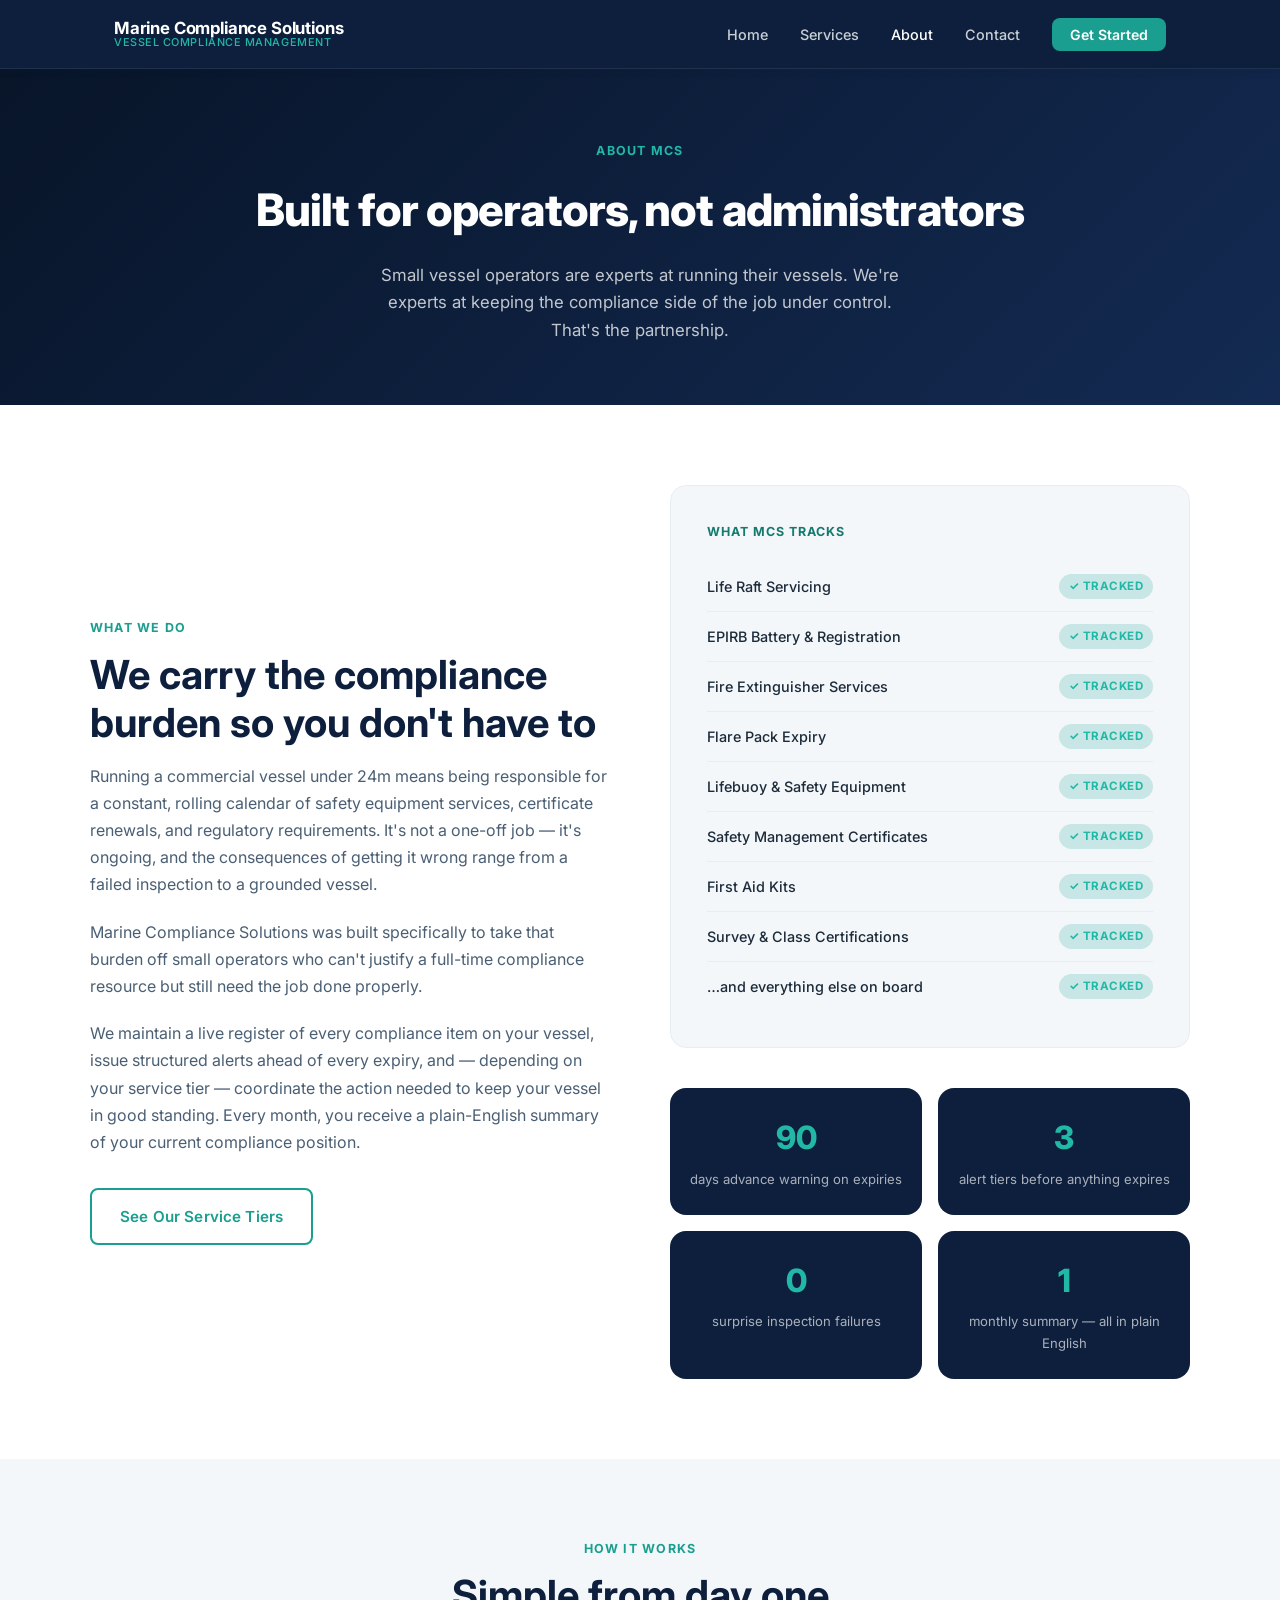
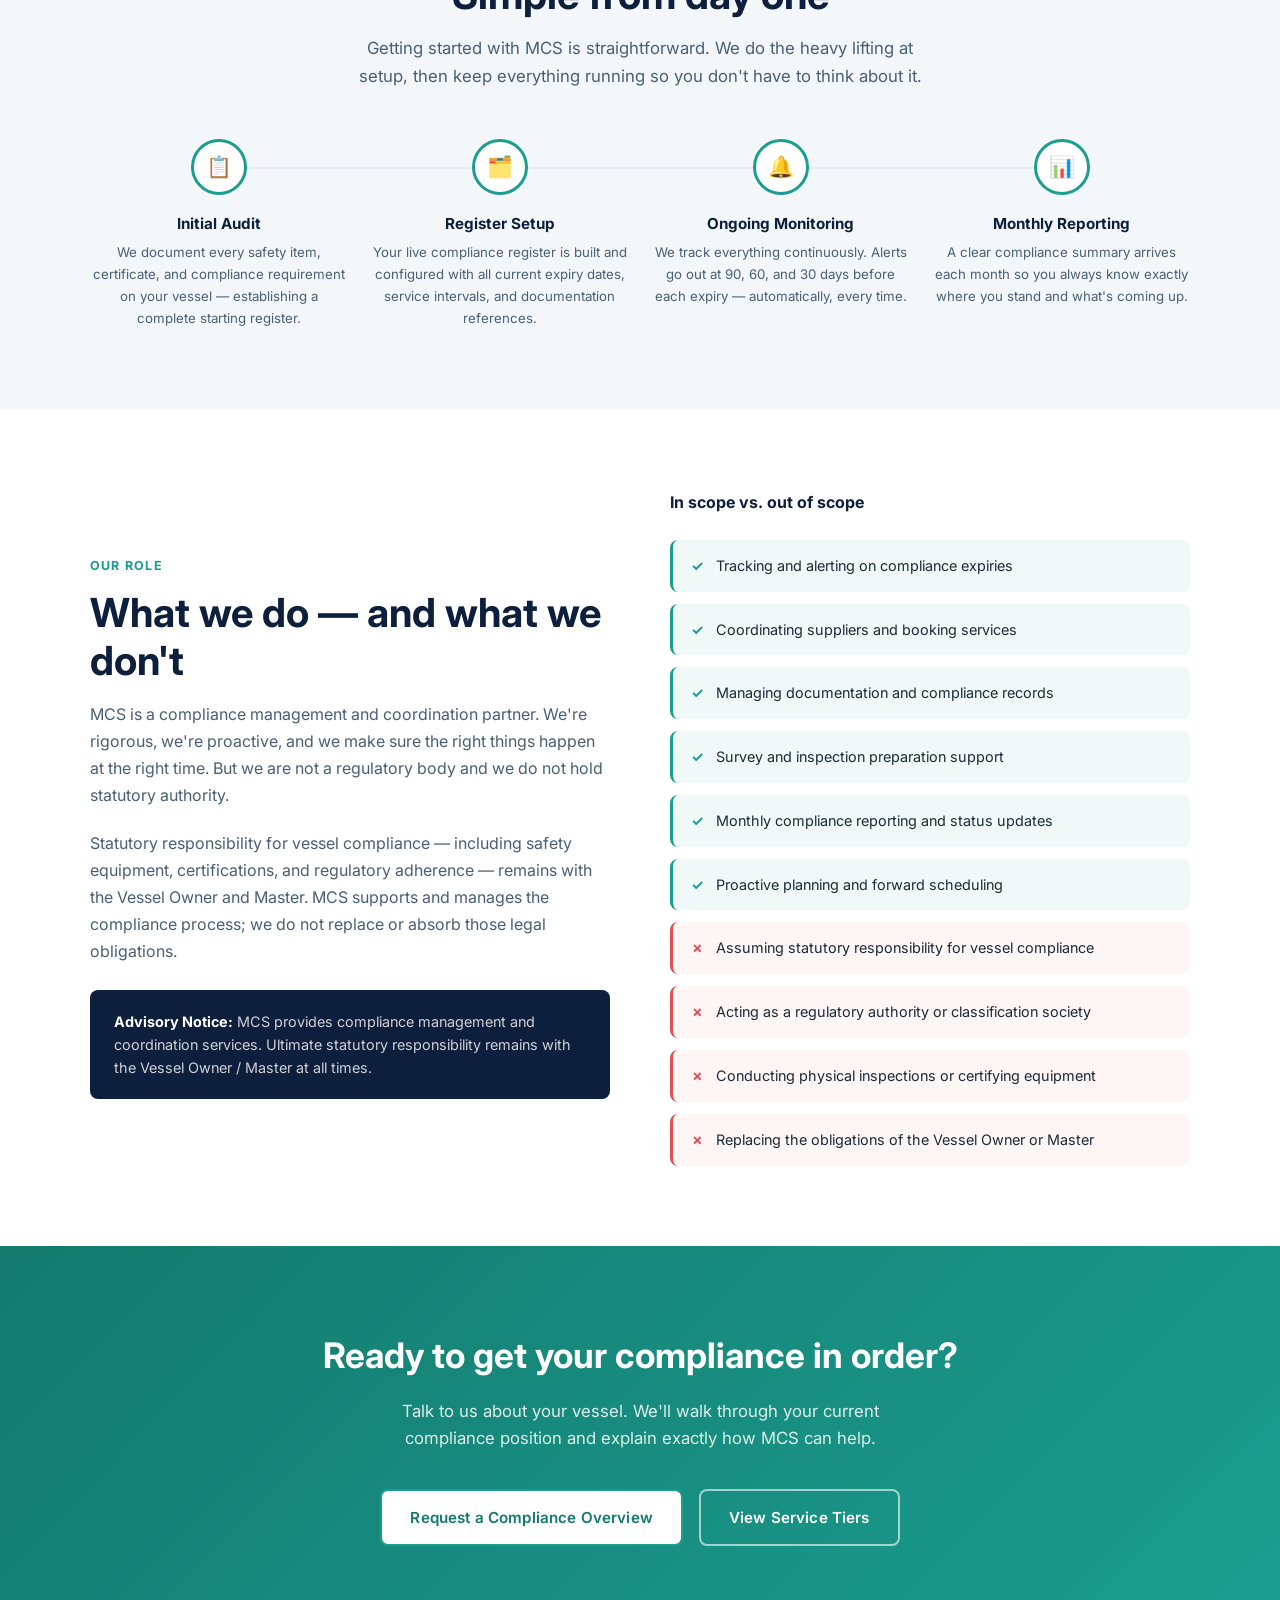
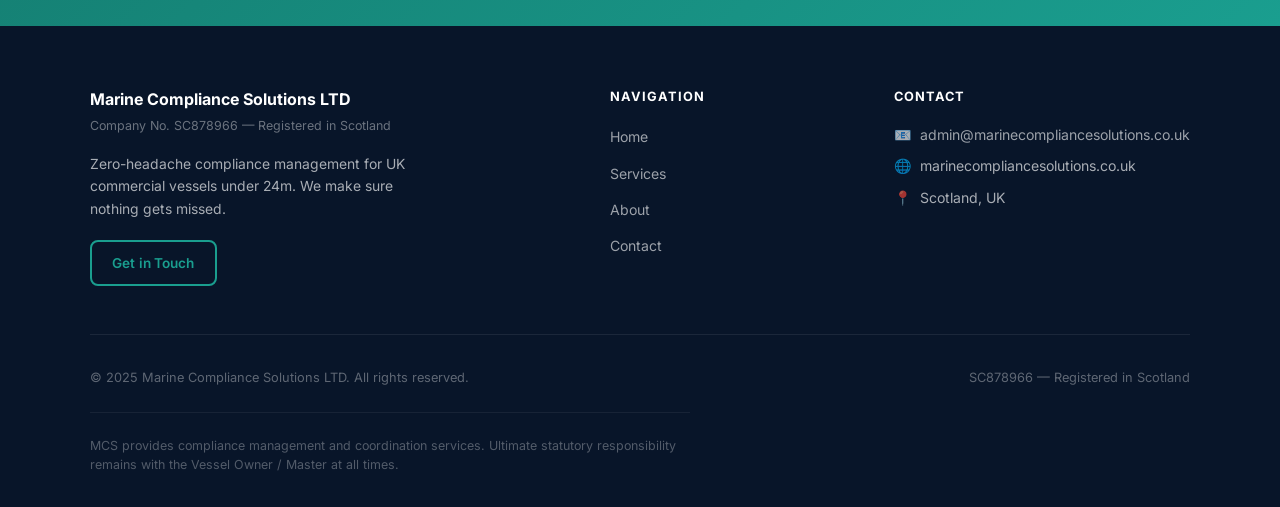
==== about.html @ 7ccb4c07 "Initial MCS website commit" ====
<!DOCTYPE html>
<html lang="en">
<head>
  <meta charset="UTF-8" />
  <meta name="viewport" content="width=device-width, initial-scale=1.0" />
  <title>About — Marine Compliance Solutions</title>
  <meta name="description" content="Marine Compliance Solutions was built to solve a straightforward problem: small vessel operators shouldn't have to be compliance experts as well as everything else they already are." />
  <link rel="preconnect" href="https://fonts.googleapis.com" />
  <link rel="preconnect" href="https://fonts.gstatic.com" crossorigin />
  <link href="https://fonts.googleapis.com/css2?family=Inter:wght@400;500;600;700;800&display=swap" rel="stylesheet" />
  <link rel="stylesheet" href="styles.css" />
</head>
<body>

  <!-- HEADER -->
  <header class="site-header">
    <nav class="nav-inner" aria-label="Main navigation">
      <a href="index.html" class="nav-logo" aria-label="Marine Compliance Solutions Home">
        <span class="nav-logo-main">Marine Compliance Solutions</span>
        <span class="nav-logo-sub">Vessel Compliance Management</span>
      </a>

      <ul class="nav-links">
        <li><a href="index.html">Home</a></li>
        <li><a href="services.html">Services</a></li>
        <li><a href="about.html">About</a></li>
        <li><a href="contact.html">Contact</a></li>
        <li><a href="contact.html" class="nav-cta">Get Started</a></li>
      </ul>

      <button class="nav-hamburger" id="nav-hamburger" aria-expanded="false" aria-label="Open menu">
        <span></span><span></span><span></span>
      </button>
    </nav>

    <div class="nav-mobile" id="nav-mobile" aria-label="Mobile navigation">
      <ul>
        <li><a href="index.html">Home</a></li>
        <li><a href="services.html">Services</a></li>
        <li><a href="about.html">About</a></li>
        <li><a href="contact.html">Contact</a></li>
      </ul>
      <div class="mobile-cta">
        <a href="contact.html">Request a Compliance Overview</a>
      </div>
    </div>
  </header>

  <main>

    <!-- PAGE HERO -->
    <section class="page-hero">
      <span class="section-label" style="color:var(--teal-light);">About MCS</span>
      <h1>Built for operators, not administrators</h1>
      <p>Small vessel operators are experts at running their vessels. We're experts at keeping the compliance side of the job under control. That's the partnership.</p>
    </section>

    <!-- MISSION / WHAT WE ARE -->
    <section class="about-mission">
      <div class="about-inner">
        <div>
          <span class="section-label">What We Do</span>
          <h2 class="section-heading">We carry the compliance burden so you don't have to</h2>
          <p style="color:var(--text-light);font-size:1rem;line-height:1.7;margin-bottom:20px;">
            Running a commercial vessel under 24m means being responsible for a constant, rolling calendar of safety equipment services, certificate renewals, and regulatory requirements. It's not a one-off job — it's ongoing, and the consequences of getting it wrong range from a failed inspection to a grounded vessel.
          </p>
          <p style="color:var(--text-light);font-size:1rem;line-height:1.7;margin-bottom:20px;">
            Marine Compliance Solutions was built specifically to take that burden off small operators who can't justify a full-time compliance resource but still need the job done properly.
          </p>
          <p style="color:var(--text-light);font-size:1rem;line-height:1.7;margin-bottom:32px;">
            We maintain a live register of every compliance item on your vessel, issue structured alerts ahead of every expiry, and — depending on your service tier — coordinate the action needed to keep your vessel in good standing. Every month, you receive a plain-English summary of your current compliance position.
          </p>
          <a href="services.html" class="btn btn-outline-dark">See Our Service Tiers</a>
        </div>

        <div>
          <div class="about-visual">
            <div class="problem-visual-title" style="color:var(--teal-dark);font-size:0.78rem;font-weight:700;text-transform:uppercase;letter-spacing:0.08em;margin-bottom:20px;">What MCS Tracks</div>

            <div class="expiry-item" style="border-color:var(--light-grey);">
              <span class="expiry-name" style="color:var(--text);">Life Raft Servicing</span>
              <span class="expiry-status status-ok">✓ Tracked</span>
            </div>
            <div class="expiry-item" style="border-color:var(--light-grey);">
              <span class="expiry-name" style="color:var(--text);">EPIRB Battery &amp; Registration</span>
              <span class="expiry-status status-ok">✓ Tracked</span>
            </div>
            <div class="expiry-item" style="border-color:var(--light-grey);">
              <span class="expiry-name" style="color:var(--text);">Fire Extinguisher Services</span>
              <span class="expiry-status status-ok">✓ Tracked</span>
            </div>
            <div class="expiry-item" style="border-color:var(--light-grey);">
              <span class="expiry-name" style="color:var(--text);">Flare Pack Expiry</span>
              <span class="expiry-status status-ok">✓ Tracked</span>
            </div>
            <div class="expiry-item" style="border-color:var(--light-grey);">
              <span class="expiry-name" style="color:var(--text);">Lifebuoy &amp; Safety Equipment</span>
              <span class="expiry-status status-ok">✓ Tracked</span>
            </div>
            <div class="expiry-item" style="border-color:var(--light-grey);">
              <span class="expiry-name" style="color:var(--text);">Safety Management Certificates</span>
              <span class="expiry-status status-ok">✓ Tracked</span>
            </div>
            <div class="expiry-item" style="border-color:var(--light-grey);">
              <span class="expiry-name" style="color:var(--text);">First Aid Kits</span>
              <span class="expiry-status status-ok">✓ Tracked</span>
            </div>
            <div class="expiry-item" style="border-color:var(--light-grey);">
              <span class="expiry-name" style="color:var(--text);">Survey &amp; Class Certifications</span>
              <span class="expiry-status status-ok">✓ Tracked</span>
            </div>
            <div class="expiry-item" style="border-color:var(--light-grey);border-bottom:none;">
              <span class="expiry-name" style="color:var(--text);">…and everything else on board</span>
              <span class="expiry-status status-ok">✓ Tracked</span>
            </div>
          </div>

          <div class="about-stats">
            <div class="stat-box">
              <div class="stat-box-num">90</div>
              <div class="stat-box-label">days advance warning on expiries</div>
            </div>
            <div class="stat-box">
              <div class="stat-box-num">3</div>
              <div class="stat-box-label">alert tiers before anything expires</div>
            </div>
            <div class="stat-box">
              <div class="stat-box-num">0</div>
              <div class="stat-box-label">surprise inspection failures</div>
            </div>
            <div class="stat-box">
              <div class="stat-box-num">1</div>
              <div class="stat-box-label">monthly summary — all in plain English</div>
            </div>
          </div>
        </div>
      </div>
    </section>

    <!-- HOW IT WORKS -->
    <section class="about-process">
      <div class="process-inner">
        <div class="text-center">
          <span class="section-label">How It Works</span>
          <h2 class="section-heading">Simple from day one</h2>
          <p class="section-sub">Getting started with MCS is straightforward. We do the heavy lifting at setup, then keep everything running so you don't have to think about it.</p>
        </div>

        <div class="process-steps">
          <div class="process-step">
            <div class="process-step-icon">📋</div>
            <h3>Initial Audit</h3>
            <p>We document every safety item, certificate, and compliance requirement on your vessel — establishing a complete starting register.</p>
          </div>
          <div class="process-step">
            <div class="process-step-icon">🗂️</div>
            <h3>Register Setup</h3>
            <p>Your live compliance register is built and configured with all current expiry dates, service intervals, and documentation references.</p>
          </div>
          <div class="process-step">
            <div class="process-step-icon">🔔</div>
            <h3>Ongoing Monitoring</h3>
            <p>We track everything continuously. Alerts go out at 90, 60, and 30 days before each expiry — automatically, every time.</p>
          </div>
          <div class="process-step">
            <div class="process-step-icon">📊</div>
            <h3>Monthly Reporting</h3>
            <p>A clear compliance summary arrives each month so you always know exactly where you stand and what's coming up.</p>
          </div>
        </div>
      </div>
    </section>

    <!-- ADVISORY POSITIONING -->
    <section class="about-advisory">
      <div class="about-advisory-inner">
        <div>
          <span class="section-label">Our Role</span>
          <h2 class="section-heading">What we do — and what we don't</h2>
          <p style="color:var(--text-light);font-size:1rem;line-height:1.7;margin-bottom:20px;">
            MCS is a compliance management and coordination partner. We're rigorous, we're proactive, and we make sure the right things happen at the right time. But we are not a regulatory body and we do not hold statutory authority.
          </p>
          <p style="color:var(--text-light);font-size:1rem;line-height:1.7;margin-bottom:24px;">
            Statutory responsibility for vessel compliance — including safety equipment, certifications, and regulatory adherence — remains with the Vessel Owner and Master. MCS supports and manages the compliance process; we do not replace or absorb those legal obligations.
          </p>
          <div style="background:var(--navy);color:rgba(255,255,255,0.8);border-radius:var(--radius);padding:20px 24px;font-size:0.9rem;line-height:1.6;">
            <strong style="color:var(--white);">Advisory Notice:</strong> MCS provides compliance management and coordination services. Ultimate statutory responsibility remains with the Vessel Owner / Master at all times.
          </div>
        </div>

        <div>
          <h3 style="font-size:1rem;font-weight:700;color:var(--navy);margin-bottom:20px;">In scope vs. out of scope</h3>
          <ul class="scope-list">
            <li class="scope-item in-scope">
              <span class="scope-mark">✓</span>
              <span>Tracking and alerting on compliance expiries</span>
            </li>
            <li class="scope-item in-scope">
              <span class="scope-mark">✓</span>
              <span>Coordinating suppliers and booking services</span>
            </li>
            <li class="scope-item in-scope">
              <span class="scope-mark">✓</span>
              <span>Managing documentation and compliance records</span>
            </li>
            <li class="scope-item in-scope">
              <span class="scope-mark">✓</span>
              <span>Survey and inspection preparation support</span>
            </li>
            <li class="scope-item in-scope">
              <span class="scope-mark">✓</span>
              <span>Monthly compliance reporting and status updates</span>
            </li>
            <li class="scope-item in-scope">
              <span class="scope-mark">✓</span>
              <span>Proactive planning and forward scheduling</span>
            </li>
            <li class="scope-item out-scope">
              <span class="scope-mark">✗</span>
              <span>Assuming statutory responsibility for vessel compliance</span>
            </li>
            <li class="scope-item out-scope">
              <span class="scope-mark">✗</span>
              <span>Acting as a regulatory authority or classification society</span>
            </li>
            <li class="scope-item out-scope">
              <span class="scope-mark">✗</span>
              <span>Conducting physical inspections or certifying equipment</span>
            </li>
            <li class="scope-item out-scope">
              <span class="scope-mark">✗</span>
              <span>Replacing the obligations of the Vessel Owner or Master</span>
            </li>
          </ul>
        </div>
      </div>
    </section>

    <!-- CTA BAND -->
    <section class="cta-band">
      <div class="container">
        <h2>Ready to get your compliance in order?</h2>
        <p>Talk to us about your vessel. We'll walk through your current compliance position and explain exactly how MCS can help.</p>
        <div class="cta-actions">
          <a href="contact.html" class="btn btn-primary" style="background:var(--white);color:var(--teal-dark);">Request a Compliance Overview</a>
          <a href="services.html" class="btn btn-outline">View Service Tiers</a>
        </div>
      </div>
    </section>

  </main>

  <!-- FOOTER -->
  <footer class="site-footer">
    <div class="footer-inner">
      <div class="footer-top">
        <div>
          <div class="footer-brand-name">Marine Compliance Solutions LTD</div>
          <div class="footer-brand-reg">Company No. SC878966 — Registered in Scotland</div>
          <p class="footer-desc">Zero-headache compliance management for UK commercial vessels under 24m. We make sure nothing gets missed.</p>
          <a href="contact.html" class="btn btn-outline-dark" style="font-size:0.85rem;padding:10px 20px;">Get in Touch</a>
        </div>
        <div class="footer-col">
          <h4>Navigation</h4>
          <ul>
            <li><a href="index.html">Home</a></li>
            <li><a href="services.html">Services</a></li>
            <li><a href="about.html">About</a></li>
            <li><a href="contact.html">Contact</a></li>
          </ul>
        </div>
        <div class="footer-col">
          <h4>Contact</h4>
          <div class="footer-contact-item">
            <span>📧</span>
            <a href="mailto:admin@marinecompliancesolutions.co.uk">admin@marinecompliancesolutions.co.uk</a>
          </div>
          <div class="footer-contact-item">
            <span>🌐</span>
            <span>marinecompliancesolutions.co.uk</span>
          </div>
          <div class="footer-contact-item">
            <span>📍</span>
            <span>Scotland, UK</span>
          </div>
        </div>
      </div>

      <div class="footer-bottom">
        <span>© 2025 Marine Compliance Solutions LTD. All rights reserved.</span>
        <span>SC878966 — Registered in Scotland</span>
      </div>

      <div class="footer-disclaimer">
        MCS provides compliance management and coordination services. Ultimate statutory responsibility remains with the Vessel Owner / Master at all times.
      </div>
    </div>
  </footer>

  <script src="script.js"></script>
</body>
</html>
---- styles.css ----
/* =============================================
   Marine Compliance Solutions — Main Stylesheet
   ============================================= */

/* --- Reset & Base --- */
*, *::before, *::after {
  box-sizing: border-box;
  margin: 0;
  padding: 0;
}

:root {
  --navy:       #0d1f3c;
  --navy-dark:  #081529;
  --navy-mid:   #132a52;
  --teal:       #1a9e8f;
  --teal-light: #22b8a6;
  --teal-dark:  #147a6e;
  --white:      #ffffff;
  --off-white:  #f4f7fa;
  --light-grey: #e8edf3;
  --mid-grey:   #8899aa;
  --text:       #1c2b3a;
  --text-light: #4a5f74;

  --font-sans: 'Inter', 'Segoe UI', system-ui, sans-serif;
  --font-size-base: 16px;
  --line-height: 1.65;

  --radius: 8px;
  --radius-lg: 16px;
  --shadow-sm: 0 2px 8px rgba(13,31,60,0.08);
  --shadow-md: 0 4px 20px rgba(13,31,60,0.12);
  --shadow-lg: 0 8px 40px rgba(13,31,60,0.18);

  --max-width: 1100px;
  --section-pad: 80px 24px;
  --section-pad-sm: 48px 24px;
}

html {
  scroll-behavior: smooth;
  font-size: var(--font-size-base);
}

body {
  font-family: var(--font-sans);
  color: var(--text);
  background: var(--white);
  line-height: var(--line-height);
  -webkit-font-smoothing: antialiased;
}

img { max-width: 100%; display: block; }
a { color: var(--teal); text-decoration: none; }
a:hover { color: var(--teal-dark); }

/* --- Utility --- */
.container {
  max-width: var(--max-width);
  margin: 0 auto;
  padding: 0 24px;
}

.btn {
  display: inline-block;
  padding: 14px 28px;
  border-radius: var(--radius);
  font-weight: 600;
  font-size: 0.95rem;
  letter-spacing: 0.01em;
  cursor: pointer;
  transition: all 0.2s ease;
  border: 2px solid transparent;
  text-align: center;
  white-space: nowrap;
}

.btn-primary {
  background: var(--teal);
  color: var(--white);
  border-color: var(--teal);
}
.btn-primary:hover {
  background: var(--teal-dark);
  border-color: var(--teal-dark);
  color: var(--white);
  transform: translateY(-1px);
  box-shadow: var(--shadow-md);
}

.btn-outline {
  background: transparent;
  color: var(--white);
  border-color: rgba(255,255,255,0.6);
}
.btn-outline:hover {
  background: rgba(255,255,255,0.1);
  border-color: var(--white);
  color: var(--white);
}

.btn-outline-dark {
  background: transparent;
  color: var(--teal);
  border-color: var(--teal);
}
.btn-outline-dark:hover {
  background: var(--teal);
  color: var(--white);
}

.tag {
  display: inline-block;
  padding: 4px 12px;
  border-radius: 100px;
  font-size: 0.75rem;
  font-weight: 600;
  letter-spacing: 0.06em;
  text-transform: uppercase;
}
.tag-teal { background: rgba(26,158,143,0.12); color: var(--teal-dark); }
.tag-navy { background: rgba(13,31,60,0.08); color: var(--navy); }

.section-label {
  font-size: 0.78rem;
  font-weight: 700;
  letter-spacing: 0.1em;
  text-transform: uppercase;
  color: var(--teal);
  margin-bottom: 12px;
  display: block;
}

.section-heading {
  font-size: clamp(1.75rem, 4vw, 2.5rem);
  font-weight: 700;
  color: var(--navy);
  line-height: 1.2;
  margin-bottom: 16px;
}

.section-sub {
  font-size: 1.05rem;
  color: var(--text-light);
  max-width: 580px;
  margin-bottom: 40px;
}

.text-center { text-align: center; }
.text-center .section-sub { margin-left: auto; margin-right: auto; }

/* --- Header / Nav --- */
.site-header {
  position: sticky;
  top: 0;
  z-index: 100;
  background: var(--navy);
  border-bottom: 1px solid rgba(255,255,255,0.08);
  box-shadow: var(--shadow-sm);
}

.nav-inner {
  display: flex;
  align-items: center;
  justify-content: space-between;
  height: 68px;
  padding: 0 24px;
  max-width: var(--max-width);
  margin: 0 auto;
}

.nav-logo {
  display: flex;
  flex-direction: column;
  line-height: 1.1;
}

.nav-logo-main {
  font-size: 1.05rem;
  font-weight: 700;
  color: var(--white);
  letter-spacing: -0.01em;
}

.nav-logo-sub {
  font-size: 0.68rem;
  color: var(--teal-light);
  font-weight: 500;
  letter-spacing: 0.05em;
  text-transform: uppercase;
}

.nav-links {
  display: flex;
  align-items: center;
  gap: 32px;
  list-style: none;
}

.nav-links a {
  color: rgba(255,255,255,0.78);
  font-size: 0.9rem;
  font-weight: 500;
  transition: color 0.2s;
}
.nav-links a:hover,
.nav-links a.active { color: var(--white); }

.nav-cta {
  background: var(--teal);
  color: var(--white) !important;
  padding: 8px 18px;
  border-radius: var(--radius);
  font-weight: 600 !important;
  font-size: 0.88rem !important;
  transition: background 0.2s !important;
}
.nav-cta:hover { background: var(--teal-dark) !important; color: var(--white) !important; }

.nav-hamburger {
  display: none;
  flex-direction: column;
  gap: 5px;
  cursor: pointer;
  padding: 6px;
  background: none;
  border: none;
}
.nav-hamburger span {
  display: block;
  width: 24px;
  height: 2px;
  background: var(--white);
  border-radius: 2px;
  transition: all 0.3s ease;
}

.nav-hamburger.open span:nth-child(1) { transform: translateY(7px) rotate(45deg); }
.nav-hamburger.open span:nth-child(2) { opacity: 0; }
.nav-hamburger.open span:nth-child(3) { transform: translateY(-7px) rotate(-45deg); }

.nav-mobile {
  display: none;
  background: var(--navy-dark);
  border-top: 1px solid rgba(255,255,255,0.08);
}
.nav-mobile.open { display: block; }
.nav-mobile ul {
  list-style: none;
  padding: 16px 24px 24px;
  display: flex;
  flex-direction: column;
  gap: 4px;
}
.nav-mobile ul a {
  display: block;
  padding: 10px 0;
  color: rgba(255,255,255,0.8);
  font-size: 1rem;
  font-weight: 500;
  border-bottom: 1px solid rgba(255,255,255,0.06);
}
.nav-mobile ul a:last-child { border-bottom: none; }
.nav-mobile .mobile-cta {
  margin-top: 16px;
}
.nav-mobile .mobile-cta a {
  display: block;
  text-align: center;
  background: var(--teal);
  color: var(--white);
  padding: 12px;
  border-radius: var(--radius);
  font-weight: 600;
  border-bottom: none !important;
}

/* --- Hero --- */
.hero {
  background: linear-gradient(135deg, var(--navy-dark) 0%, var(--navy-mid) 60%, #1a3a6e 100%);
  color: var(--white);
  padding: 100px 24px 80px;
  position: relative;
  overflow: hidden;
}

.hero::before {
  content: '';
  position: absolute;
  inset: 0;
  background: url("data:image/svg+xml,%3Csvg width='60' height='60' viewBox='0 0 60 60' xmlns='http://www.w3.org/2000/svg'%3E%3Cg fill='none' fill-rule='evenodd'%3E%3Cg fill='%23ffffff' fill-opacity='0.02'%3E%3Cpath d='M36 34v-4h-2v4h-4v2h4v4h2v-4h4v-2h-4zm0-30V0h-2v4h-4v2h4v4h2V6h4V4h-4zM6 34v-4H4v4H0v2h4v4h2v-4h4v-2H6zM6 4V0H4v4H0v2h4v4h2V6h4V4H6z'/%3E%3C/g%3E%3C/g%3E%3C/svg%3E");
}

.hero-inner {
  position: relative;
  max-width: var(--max-width);
  margin: 0 auto;
  display: grid;
  grid-template-columns: 1fr 1fr;
  gap: 60px;
  align-items: center;
}

.hero-label {
  display: inline-block;
  background: rgba(26,158,143,0.2);
  color: var(--teal-light);
  padding: 6px 14px;
  border-radius: 100px;
  font-size: 0.78rem;
  font-weight: 600;
  letter-spacing: 0.08em;
  text-transform: uppercase;
  margin-bottom: 20px;
  border: 1px solid rgba(26,158,143,0.3);
}

.hero h1 {
  font-size: clamp(2rem, 5vw, 3.2rem);
  font-weight: 800;
  line-height: 1.1;
  margin-bottom: 20px;
  letter-spacing: -0.02em;
}

.hero h1 em {
  font-style: normal;
  color: var(--teal-light);
}

.hero-sub {
  font-size: 1.1rem;
  color: rgba(255,255,255,0.75);
  margin-bottom: 36px;
  line-height: 1.6;
  max-width: 480px;
}

.hero-actions {
  display: flex;
  gap: 16px;
  flex-wrap: wrap;
}

.hero-card {
  background: rgba(255,255,255,0.06);
  border: 1px solid rgba(255,255,255,0.12);
  border-radius: var(--radius-lg);
  padding: 32px;
  backdrop-filter: blur(4px);
}

.hero-card-title {
  font-size: 0.8rem;
  font-weight: 600;
  color: var(--teal-light);
  text-transform: uppercase;
  letter-spacing: 0.08em;
  margin-bottom: 20px;
}

.hero-stats {
  display: flex;
  flex-direction: column;
  gap: 16px;
}

.hero-stat {
  display: flex;
  align-items: center;
  gap: 12px;
}

.hero-stat-icon {
  width: 36px;
  height: 36px;
  background: rgba(26,158,143,0.2);
  border-radius: 8px;
  display: flex;
  align-items: center;
  justify-content: center;
  font-size: 1rem;
  flex-shrink: 0;
}

.hero-stat-text {
  font-size: 0.9rem;
  color: rgba(255,255,255,0.85);
  font-weight: 500;
}

/* --- Problem Section --- */
.problem {
  padding: var(--section-pad);
  background: var(--off-white);
}

.problem-grid {
  display: grid;
  grid-template-columns: 1fr 1fr;
  gap: 60px;
  align-items: center;
  max-width: var(--max-width);
  margin: 0 auto;
}

.pain-list {
  list-style: none;
  display: flex;
  flex-direction: column;
  gap: 16px;
  margin-top: 32px;
}

.pain-item {
  display: flex;
  gap: 14px;
  align-items: flex-start;
  background: var(--white);
  border-radius: var(--radius);
  padding: 16px 20px;
  border-left: 3px solid #e05252;
  box-shadow: var(--shadow-sm);
}

.pain-icon {
  font-size: 1.2rem;
  flex-shrink: 0;
  margin-top: 2px;
}

.pain-item strong {
  display: block;
  font-weight: 600;
  color: var(--navy);
  margin-bottom: 2px;
  font-size: 0.95rem;
}

.pain-item p {
  font-size: 0.88rem;
  color: var(--text-light);
}

.problem-visual {
  background: var(--navy);
  border-radius: var(--radius-lg);
  padding: 36px;
  color: var(--white);
}

.problem-visual-title {
  font-size: 0.8rem;
  color: var(--teal-light);
  font-weight: 600;
  text-transform: uppercase;
  letter-spacing: 0.08em;
  margin-bottom: 20px;
}

.expiry-item {
  display: flex;
  align-items: center;
  justify-content: space-between;
  padding: 12px 0;
  border-bottom: 1px solid rgba(255,255,255,0.08);
  font-size: 0.9rem;
}
.expiry-item:last-child { border-bottom: none; }

.expiry-name { color: rgba(255,255,255,0.85); font-weight: 500; }
.expiry-date { color: var(--mid-grey); font-size: 0.82rem; }

.expiry-status {
  padding: 3px 10px;
  border-radius: 100px;
  font-size: 0.72rem;
  font-weight: 700;
  text-transform: uppercase;
  letter-spacing: 0.04em;
}
.status-ok { background: rgba(26,158,143,0.2); color: var(--teal-light); }
.status-warn { background: rgba(255,180,0,0.2); color: #ffb400; }
.status-urgent { background: rgba(224,82,82,0.2); color: #e05252; }

/* --- Solution Section --- */
.solution {
  padding: var(--section-pad);
  background: var(--white);
}

.solution-inner {
  max-width: var(--max-width);
  margin: 0 auto;
}

.solution-intro {
  display: grid;
  grid-template-columns: 1fr 1fr;
  gap: 60px;
  align-items: center;
  margin-bottom: 60px;
}

.how-it-works {
  display: flex;
  flex-direction: column;
  gap: 24px;
  margin-top: 32px;
}

.step {
  display: flex;
  gap: 16px;
  align-items: flex-start;
}

.step-num {
  width: 36px;
  height: 36px;
  background: var(--teal);
  color: var(--white);
  border-radius: 50%;
  display: flex;
  align-items: center;
  justify-content: center;
  font-weight: 700;
  font-size: 0.85rem;
  flex-shrink: 0;
}

.step-body strong {
  display: block;
  font-weight: 600;
  color: var(--navy);
  margin-bottom: 4px;
  font-size: 0.95rem;
}

.step-body p {
  font-size: 0.88rem;
  color: var(--text-light);
}

.solution-features {
  display: grid;
  grid-template-columns: repeat(3, 1fr);
  gap: 24px;
}

.feature-card {
  background: var(--off-white);
  border-radius: var(--radius-lg);
  padding: 28px 24px;
  border: 1px solid var(--light-grey);
  transition: box-shadow 0.2s, transform 0.2s;
}
.feature-card:hover {
  box-shadow: var(--shadow-md);
  transform: translateY(-2px);
}

.feature-icon {
  font-size: 1.8rem;
  margin-bottom: 16px;
}

.feature-card h3 {
  font-size: 1rem;
  font-weight: 700;
  color: var(--navy);
  margin-bottom: 8px;
}

.feature-card p {
  font-size: 0.88rem;
  color: var(--text-light);
}

/* --- Service Tiers (homepage overview) --- */
.tiers-section {
  padding: var(--section-pad);
  background: var(--navy);
  color: var(--white);
}

.tiers-section .section-heading { color: var(--white); }
.tiers-section .section-sub { color: rgba(255,255,255,0.65); }

.tiers-grid {
  display: grid;
  grid-template-columns: repeat(3, 1fr);
  gap: 24px;
  max-width: var(--max-width);
  margin: 0 auto;
  margin-top: 48px;
}

.tier-card {
  background: rgba(255,255,255,0.06);
  border: 1px solid rgba(255,255,255,0.1);
  border-radius: var(--radius-lg);
  padding: 32px 28px;
  position: relative;
  transition: all 0.2s;
}
.tier-card:hover {
  background: rgba(255,255,255,0.09);
  transform: translateY(-3px);
  box-shadow: 0 12px 40px rgba(0,0,0,0.3);
}

.tier-card.featured {
  border-color: var(--teal);
  background: rgba(26,158,143,0.1);
}

.tier-badge {
  position: absolute;
  top: -12px;
  left: 50%;
  transform: translateX(-50%);
  background: var(--teal);
  color: var(--white);
  font-size: 0.7rem;
  font-weight: 700;
  padding: 4px 14px;
  border-radius: 100px;
  letter-spacing: 0.06em;
  text-transform: uppercase;
  white-space: nowrap;
}

.tier-name {
  font-size: 1.3rem;
  font-weight: 700;
  color: var(--white);
  margin-bottom: 8px;
}

.tier-tagline {
  font-size: 0.88rem;
  color: rgba(255,255,255,0.6);
  margin-bottom: 24px;
}

.tier-includes {
  list-style: none;
  display: flex;
  flex-direction: column;
  gap: 10px;
  margin-bottom: 28px;
}

.tier-includes li {
  display: flex;
  align-items: flex-start;
  gap: 10px;
  font-size: 0.88rem;
  color: rgba(255,255,255,0.85);
}

.tier-includes li::before {
  content: '✓';
  color: var(--teal-light);
  font-weight: 700;
  flex-shrink: 0;
  margin-top: 1px;
}

/* --- Who We Work With --- */
.vessels {
  padding: var(--section-pad);
  background: var(--off-white);
}

.vessels-inner {
  max-width: var(--max-width);
  margin: 0 auto;
}

.vessels-grid {
  display: grid;
  grid-template-columns: repeat(4, 1fr);
  gap: 16px;
  margin-top: 40px;
}

.vessel-card {
  background: var(--white);
  border-radius: var(--radius-lg);
  padding: 24px 20px;
  text-align: center;
  border: 1px solid var(--light-grey);
  transition: box-shadow 0.2s, transform 0.2s;
}
.vessel-card:hover {
  box-shadow: var(--shadow-md);
  transform: translateY(-2px);
}

.vessel-icon { font-size: 2rem; margin-bottom: 12px; }
.vessel-card h3 { font-size: 0.95rem; font-weight: 700; color: var(--navy); margin-bottom: 6px; }
.vessel-card p { font-size: 0.83rem; color: var(--text-light); }

/* --- Trust Signals --- */
.trust {
  padding: var(--section-pad);
  background: var(--white);
}

.trust-inner {
  max-width: var(--max-width);
  margin: 0 auto;
}

.trust-grid {
  display: grid;
  grid-template-columns: repeat(3, 1fr);
  gap: 24px;
  margin-top: 48px;
}

.trust-card {
  border-radius: var(--radius-lg);
  padding: 32px 28px;
  background: var(--off-white);
  border: 1px solid var(--light-grey);
}

.trust-icon {
  width: 48px;
  height: 48px;
  background: rgba(26,158,143,0.1);
  border-radius: 12px;
  display: flex;
  align-items: center;
  justify-content: center;
  font-size: 1.4rem;
  margin-bottom: 16px;
}

.trust-card h3 {
  font-size: 1rem;
  font-weight: 700;
  color: var(--navy);
  margin-bottom: 8px;
}

.trust-card p {
  font-size: 0.88rem;
  color: var(--text-light);
}

/* --- CTA Band --- */
.cta-band {
  padding: 80px 24px;
  background: linear-gradient(135deg, var(--teal-dark) 0%, var(--teal) 100%);
  color: var(--white);
  text-align: center;
}

.cta-band h2 {
  font-size: clamp(1.6rem, 3.5vw, 2.2rem);
  font-weight: 700;
  margin-bottom: 14px;
}

.cta-band p {
  font-size: 1.05rem;
  color: rgba(255,255,255,0.85);
  margin-bottom: 36px;
  max-width: 500px;
  margin-left: auto;
  margin-right: auto;
}

.cta-actions { display: flex; gap: 16px; justify-content: center; flex-wrap: wrap; }

/* --- Footer --- */
.site-footer {
  background: var(--navy-dark);
  color: rgba(255,255,255,0.65);
  padding: 60px 24px 32px;
}

.footer-inner {
  max-width: var(--max-width);
  margin: 0 auto;
}

.footer-top {
  display: grid;
  grid-template-columns: 2fr 1fr 1fr;
  gap: 48px;
  padding-bottom: 48px;
  border-bottom: 1px solid rgba(255,255,255,0.08);
  margin-bottom: 32px;
}

.footer-brand-name {
  font-size: 1rem;
  font-weight: 700;
  color: var(--white);
  margin-bottom: 4px;
}

.footer-brand-reg {
  font-size: 0.78rem;
  color: rgba(255,255,255,0.4);
  margin-bottom: 16px;
}

.footer-desc {
  font-size: 0.87rem;
  line-height: 1.6;
  max-width: 320px;
  margin-bottom: 20px;
}

.footer-col h4 {
  font-size: 0.8rem;
  font-weight: 700;
  color: var(--white);
  text-transform: uppercase;
  letter-spacing: 0.08em;
  margin-bottom: 16px;
}

.footer-col ul { list-style: none; display: flex; flex-direction: column; gap: 10px; }
.footer-col ul a {
  font-size: 0.88rem;
  color: rgba(255,255,255,0.6);
  transition: color 0.2s;
}
.footer-col ul a:hover { color: var(--white); }

.footer-contact-item {
  font-size: 0.88rem;
  margin-bottom: 8px;
  display: flex;
  align-items: flex-start;
  gap: 8px;
}
.footer-contact-item a { color: rgba(255,255,255,0.6); }
.footer-contact-item a:hover { color: var(--teal-light); }

.footer-bottom {
  display: flex;
  justify-content: space-between;
  align-items: center;
  gap: 16px;
  flex-wrap: wrap;
  font-size: 0.8rem;
  color: rgba(255,255,255,0.35);
}

.footer-disclaimer {
  max-width: 600px;
  font-size: 0.78rem;
  color: rgba(255,255,255,0.3);
  line-height: 1.5;
  margin-top: 24px;
  padding-top: 24px;
  border-top: 1px solid rgba(255,255,255,0.06);
}

/* ============================================================
   SERVICES PAGE
   ============================================================ */
.page-hero {
  background: linear-gradient(135deg, var(--navy-dark), var(--navy-mid));
  color: var(--white);
  padding: 72px 24px 60px;
  text-align: center;
}

.page-hero h1 {
  font-size: clamp(1.8rem, 4vw, 2.8rem);
  font-weight: 800;
  margin-bottom: 14px;
  letter-spacing: -0.02em;
}

.page-hero p {
  font-size: 1.05rem;
  color: rgba(255,255,255,0.75);
  max-width: 540px;
  margin: 0 auto;
}

.services-tiers {
  padding: var(--section-pad);
  background: var(--white);
}

.services-inner {
  max-width: var(--max-width);
  margin: 0 auto;
}

.tier-full {
  display: grid;
  grid-template-columns: 1fr 2fr;
  gap: 48px;
  align-items: start;
  background: var(--off-white);
  border-radius: var(--radius-lg);
  padding: 40px;
  margin-bottom: 32px;
  border: 1px solid var(--light-grey);
  transition: box-shadow 0.2s;
}
.tier-full:hover { box-shadow: var(--shadow-md); }

.tier-full.featured {
  border-color: var(--teal);
  background: rgba(26,158,143,0.04);
  border-width: 2px;
}

.tier-full-label { display: flex; align-items: center; gap: 10px; margin-bottom: 8px; }
.tier-full-name { font-size: 1.6rem; font-weight: 800; color: var(--navy); margin-bottom: 8px; }
.tier-full-desc { font-size: 0.92rem; color: var(--text-light); line-height: 1.6; margin-bottom: 20px; }
.tier-full-price {
  background: var(--white);
  border-radius: var(--radius);
  padding: 16px 20px;
  border: 1px solid var(--light-grey);
  font-size: 0.9rem;
}
.tier-full-price strong { display: block; color: var(--navy); font-weight: 700; margin-bottom: 4px; }
.tier-full-price span { color: var(--text-light); font-size: 0.85rem; }

.tier-full-right h4 {
  font-size: 0.8rem;
  font-weight: 700;
  text-transform: uppercase;
  letter-spacing: 0.08em;
  color: var(--mid-grey);
  margin-bottom: 14px;
  margin-top: 24px;
}
.tier-full-right h4:first-child { margin-top: 0; }

.tier-full-list {
  list-style: none;
  display: grid;
  grid-template-columns: 1fr 1fr;
  gap: 10px;
  margin-bottom: 8px;
}
.tier-full-list li {
  display: flex;
  gap: 10px;
  align-items: flex-start;
  font-size: 0.9rem;
  color: var(--text);
}
.tier-full-list li::before {
  content: '✓';
  color: var(--teal);
  font-weight: 700;
  flex-shrink: 0;
  margin-top: 1px;
}

.comparison-table {
  padding: var(--section-pad);
  background: var(--off-white);
}

.comparison-inner {
  max-width: var(--max-width);
  margin: 0 auto;
}

.table-wrap {
  overflow-x: auto;
  border-radius: var(--radius-lg);
  box-shadow: var(--shadow-md);
  margin-top: 40px;
}

table {
  width: 100%;
  border-collapse: collapse;
  background: var(--white);
  font-size: 0.9rem;
}

th {
  background: var(--navy);
  color: var(--white);
  padding: 16px 20px;
  text-align: left;
  font-weight: 600;
  font-size: 0.85rem;
}
th:first-child { border-radius: 0; }
th.featured-col { background: var(--teal-dark); }

td {
  padding: 14px 20px;
  border-bottom: 1px solid var(--light-grey);
  color: var(--text);
  vertical-align: middle;
}
tr:last-child td { border-bottom: none; }
tr:nth-child(even) td { background: var(--off-white); }

td.check-yes { color: var(--teal); font-size: 1.1rem; font-weight: 700; }
td.check-no { color: var(--mid-grey); font-size: 1.1rem; }

.advisory-notice {
  padding: var(--section-pad-sm);
  background: var(--navy);
}
.advisory-inner {
  max-width: var(--max-width);
  margin: 0 auto;
}
.advisory-box {
  background: rgba(255,255,255,0.06);
  border: 1px solid rgba(255,255,255,0.12);
  border-radius: var(--radius-lg);
  padding: 32px 36px;
  color: rgba(255,255,255,0.8);
  font-size: 0.92rem;
  line-height: 1.7;
}
.advisory-box strong { color: var(--white); }

/* ============================================================
   ABOUT PAGE
   ============================================================ */

.about-mission {
  padding: var(--section-pad);
  background: var(--white);
}

.about-inner {
  max-width: var(--max-width);
  margin: 0 auto;
  display: grid;
  grid-template-columns: 1fr 1fr;
  gap: 60px;
  align-items: center;
}

.about-stats {
  display: grid;
  grid-template-columns: 1fr 1fr;
  gap: 16px;
  margin-top: 40px;
}

.stat-box {
  background: var(--navy);
  color: var(--white);
  border-radius: var(--radius-lg);
  padding: 24px 20px;
  text-align: center;
}
.stat-box-num { font-size: 2rem; font-weight: 800; color: var(--teal-light); }
.stat-box-label { font-size: 0.82rem; color: rgba(255,255,255,0.65); margin-top: 4px; }

.about-visual {
  background: var(--off-white);
  border-radius: var(--radius-lg);
  padding: 36px;
  border: 1px solid var(--light-grey);
}

.about-process {
  padding: var(--section-pad);
  background: var(--off-white);
}

.process-inner {
  max-width: var(--max-width);
  margin: 0 auto;
}

.process-steps {
  display: grid;
  grid-template-columns: repeat(4, 1fr);
  gap: 24px;
  margin-top: 48px;
  position: relative;
}

.process-steps::before {
  content: '';
  position: absolute;
  top: 28px;
  left: 10%;
  right: 10%;
  height: 2px;
  background: var(--light-grey);
  z-index: 0;
}

.process-step {
  text-align: center;
  position: relative;
  z-index: 1;
}

.process-step-icon {
  width: 56px;
  height: 56px;
  background: var(--white);
  border: 3px solid var(--teal);
  border-radius: 50%;
  display: flex;
  align-items: center;
  justify-content: center;
  font-size: 1.3rem;
  margin: 0 auto 16px;
}

.process-step h3 {
  font-size: 0.95rem;
  font-weight: 700;
  color: var(--navy);
  margin-bottom: 6px;
}

.process-step p {
  font-size: 0.83rem;
  color: var(--text-light);
}

.about-advisory {
  padding: var(--section-pad);
  background: var(--white);
}

.about-advisory-inner {
  max-width: var(--max-width);
  margin: 0 auto;
  display: grid;
  grid-template-columns: 1fr 1fr;
  gap: 60px;
  align-items: center;
}

.scope-list {
  list-style: none;
  display: flex;
  flex-direction: column;
  gap: 12px;
  margin-top: 24px;
}

.scope-item {
  display: flex;
  gap: 12px;
  align-items: flex-start;
  padding: 14px 18px;
  border-radius: var(--radius);
  font-size: 0.9rem;
}

.scope-item.in-scope {
  background: rgba(26,158,143,0.06);
  border-left: 3px solid var(--teal);
}

.scope-item.out-scope {
  background: rgba(224,82,82,0.06);
  border-left: 3px solid #e05252;
}

.scope-mark { font-weight: 700; flex-shrink: 0; }
.scope-item.in-scope .scope-mark { color: var(--teal); }
.scope-item.out-scope .scope-mark { color: #e05252; }

/* ============================================================
   CONTACT PAGE
   ============================================================ */

.contact-section {
  padding: var(--section-pad);
  background: var(--white);
}

.contact-inner {
  max-width: var(--max-width);
  margin: 0 auto;
  display: grid;
  grid-template-columns: 1fr 1.6fr;
  gap: 60px;
  align-items: start;
}

.contact-info-block {
  background: var(--navy);
  border-radius: var(--radius-lg);
  padding: 36px 32px;
  color: var(--white);
  position: sticky;
  top: 90px;
}

.contact-info-block h2 {
  font-size: 1.4rem;
  font-weight: 700;
  margin-bottom: 8px;
}

.contact-info-block > p {
  font-size: 0.9rem;
  color: rgba(255,255,255,0.65);
  margin-bottom: 32px;
}

.contact-detail {
  display: flex;
  gap: 14px;
  align-items: flex-start;
  margin-bottom: 24px;
}

.contact-detail-icon {
  width: 40px;
  height: 40px;
  background: rgba(26,158,143,0.2);
  border-radius: 10px;
  display: flex;
  align-items: center;
  justify-content: center;
  font-size: 1rem;
  flex-shrink: 0;
}

.contact-detail-text strong {
  display: block;
  font-weight: 600;
  font-size: 0.85rem;
  color: rgba(255,255,255,0.55);
  text-transform: uppercase;
  letter-spacing: 0.05em;
  margin-bottom: 3px;
}

.contact-detail-text span,
.contact-detail-text a {
  font-size: 0.95rem;
  color: var(--white);
}
.contact-detail-text a:hover { color: var(--teal-light); }

.contact-company-info {
  margin-top: 32px;
  padding-top: 24px;
  border-top: 1px solid rgba(255,255,255,0.1);
  font-size: 0.8rem;
  color: rgba(255,255,255,0.35);
  line-height: 1.6;
}

.contact-form-wrap {
  background: var(--off-white);
  border-radius: var(--radius-lg);
  padding: 40px 36px;
  border: 1px solid var(--light-grey);
}

.contact-form-wrap h2 {
  font-size: 1.4rem;
  font-weight: 700;
  color: var(--navy);
  margin-bottom: 8px;
}

.contact-form-wrap > p {
  font-size: 0.9rem;
  color: var(--text-light);
  margin-bottom: 32px;
}

.form-row {
  display: grid;
  grid-template-columns: 1fr 1fr;
  gap: 16px;
}

.form-group {
  margin-bottom: 20px;
}

.form-group label {
  display: block;
  font-size: 0.85rem;
  font-weight: 600;
  color: var(--navy);
  margin-bottom: 6px;
}

.form-group label span { color: #e05252; }

.form-group input,
.form-group select,
.form-group textarea {
  width: 100%;
  padding: 12px 14px;
  border: 1.5px solid var(--light-grey);
  border-radius: var(--radius);
  font-size: 0.92rem;
  font-family: var(--font-sans);
  color: var(--text);
  background: var(--white);
  transition: border-color 0.2s, box-shadow 0.2s;
  outline: none;
  appearance: none;
}

.form-group input:focus,
.form-group select:focus,
.form-group textarea:focus {
  border-color: var(--teal);
  box-shadow: 0 0 0 3px rgba(26,158,143,0.1);
}

.form-group textarea { resize: vertical; min-height: 120px; }

.form-note {
  font-size: 0.8rem;
  color: var(--text-light);
  margin-top: 8px;
  margin-bottom: 24px;
}

/* ============================================================
   RESPONSIVE
   ============================================================ */

@media (max-width: 900px) {
  :root { --section-pad: 60px 20px; }

  .nav-links { display: none; }
  .nav-hamburger { display: flex; }

  .hero-inner {
    grid-template-columns: 1fr;
    gap: 40px;
  }
  .hero-card { max-width: 400px; }

  .problem-grid { grid-template-columns: 1fr; }
  .solution-intro { grid-template-columns: 1fr; }
  .solution-features { grid-template-columns: 1fr 1fr; }
  .tiers-grid { grid-template-columns: 1fr; max-width: 480px; }
  .vessels-grid { grid-template-columns: 1fr 1fr; }
  .trust-grid { grid-template-columns: 1fr 1fr; }

  .tier-full { grid-template-columns: 1fr; }
  .tier-full-list { grid-template-columns: 1fr; }

  .about-inner { grid-template-columns: 1fr; }
  .about-advisory-inner { grid-template-columns: 1fr; }
  .process-steps { grid-template-columns: 1fr 1fr; }
  .process-steps::before { display: none; }

  .contact-inner { grid-template-columns: 1fr; }
  .contact-info-block { position: static; }

  .footer-top { grid-template-columns: 1fr 1fr; }

  .form-row { grid-template-columns: 1fr; }
}

@media (max-width: 600px) {
  :root { --section-pad: 48px 16px; }

  .hero { padding: 72px 16px 56px; }
  .hero-actions { flex-direction: column; }
  .hero-actions .btn { width: 100%; text-align: center; }

  .solution-features { grid-template-columns: 1fr; }
  .vessels-grid { grid-template-columns: 1fr 1fr; }
  .trust-grid { grid-template-columns: 1fr; }
  .process-steps { grid-template-columns: 1fr; }

  .contact-form-wrap { padding: 28px 20px; }

  .footer-top { grid-template-columns: 1fr; gap: 32px; }
  .footer-bottom { flex-direction: column; text-align: center; }

  .cta-actions { flex-direction: column; align-items: center; }

  .about-stats { grid-template-columns: 1fr 1fr; }
}
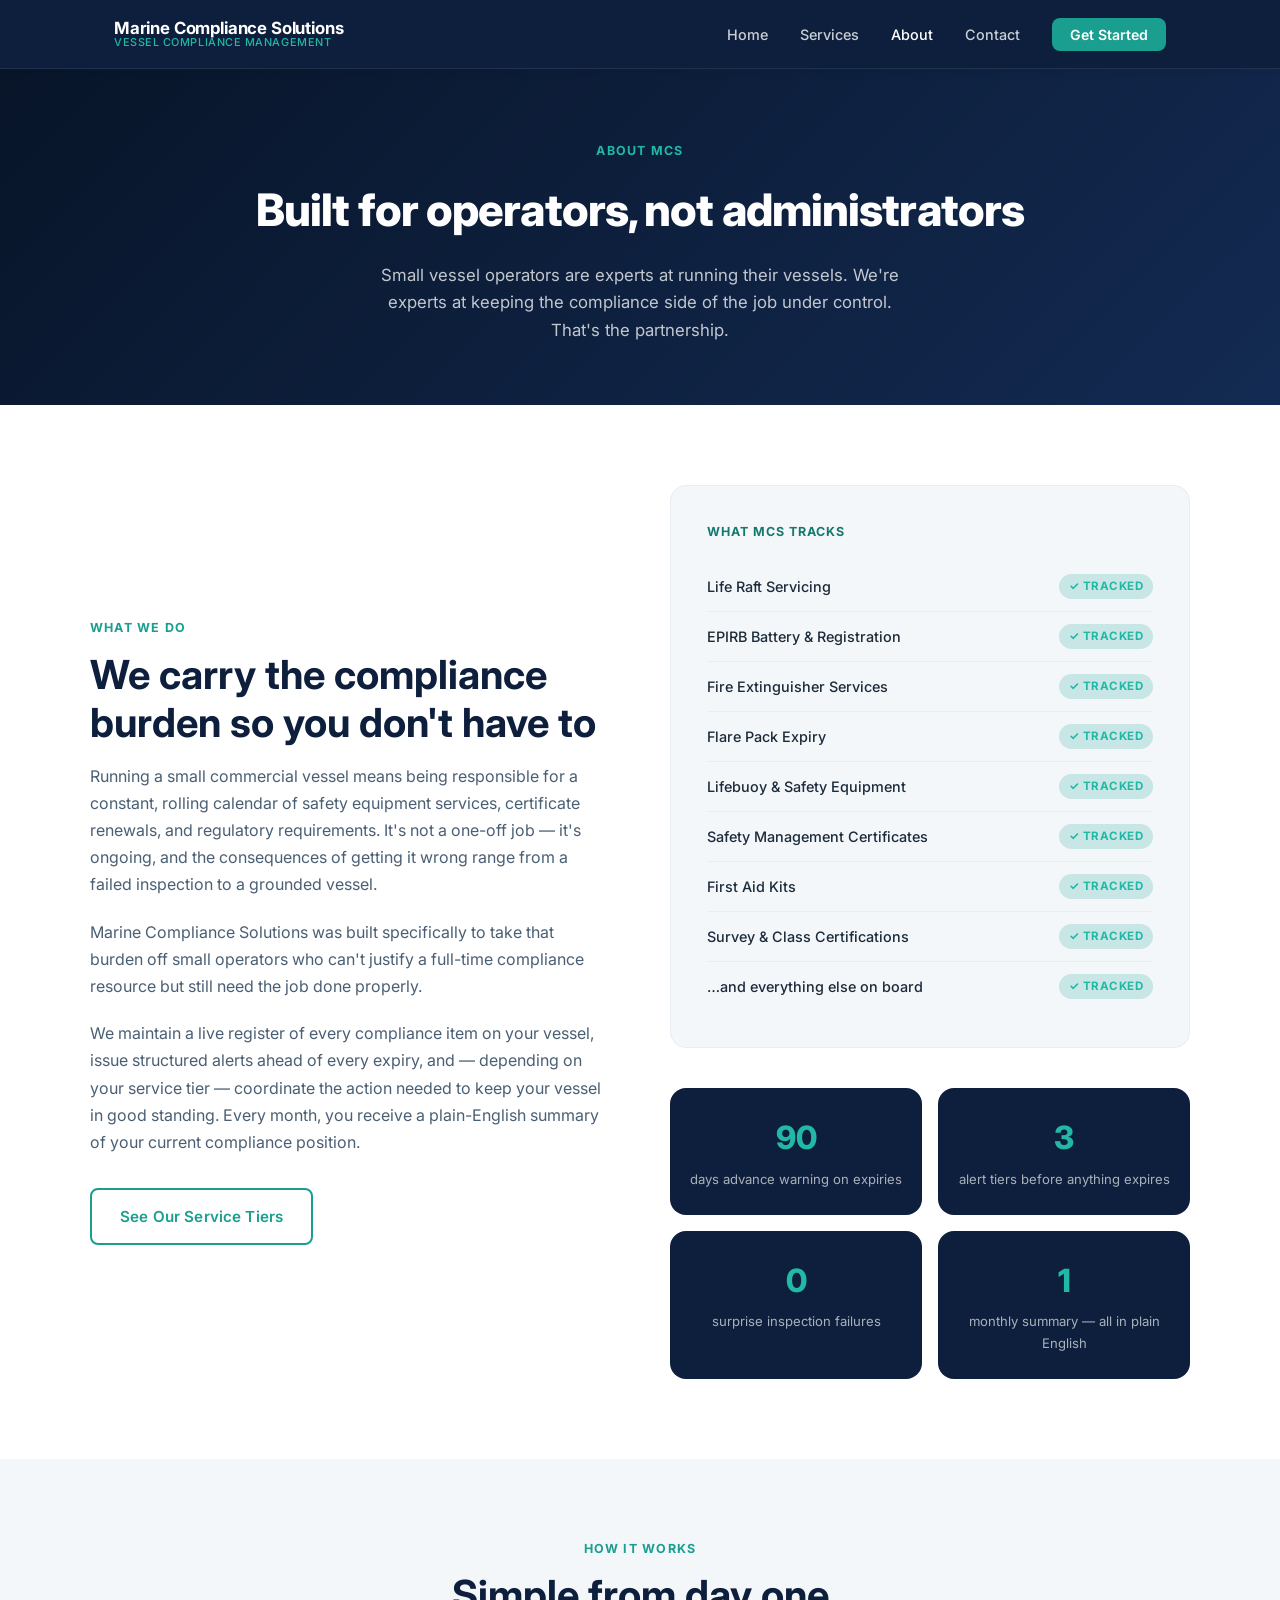
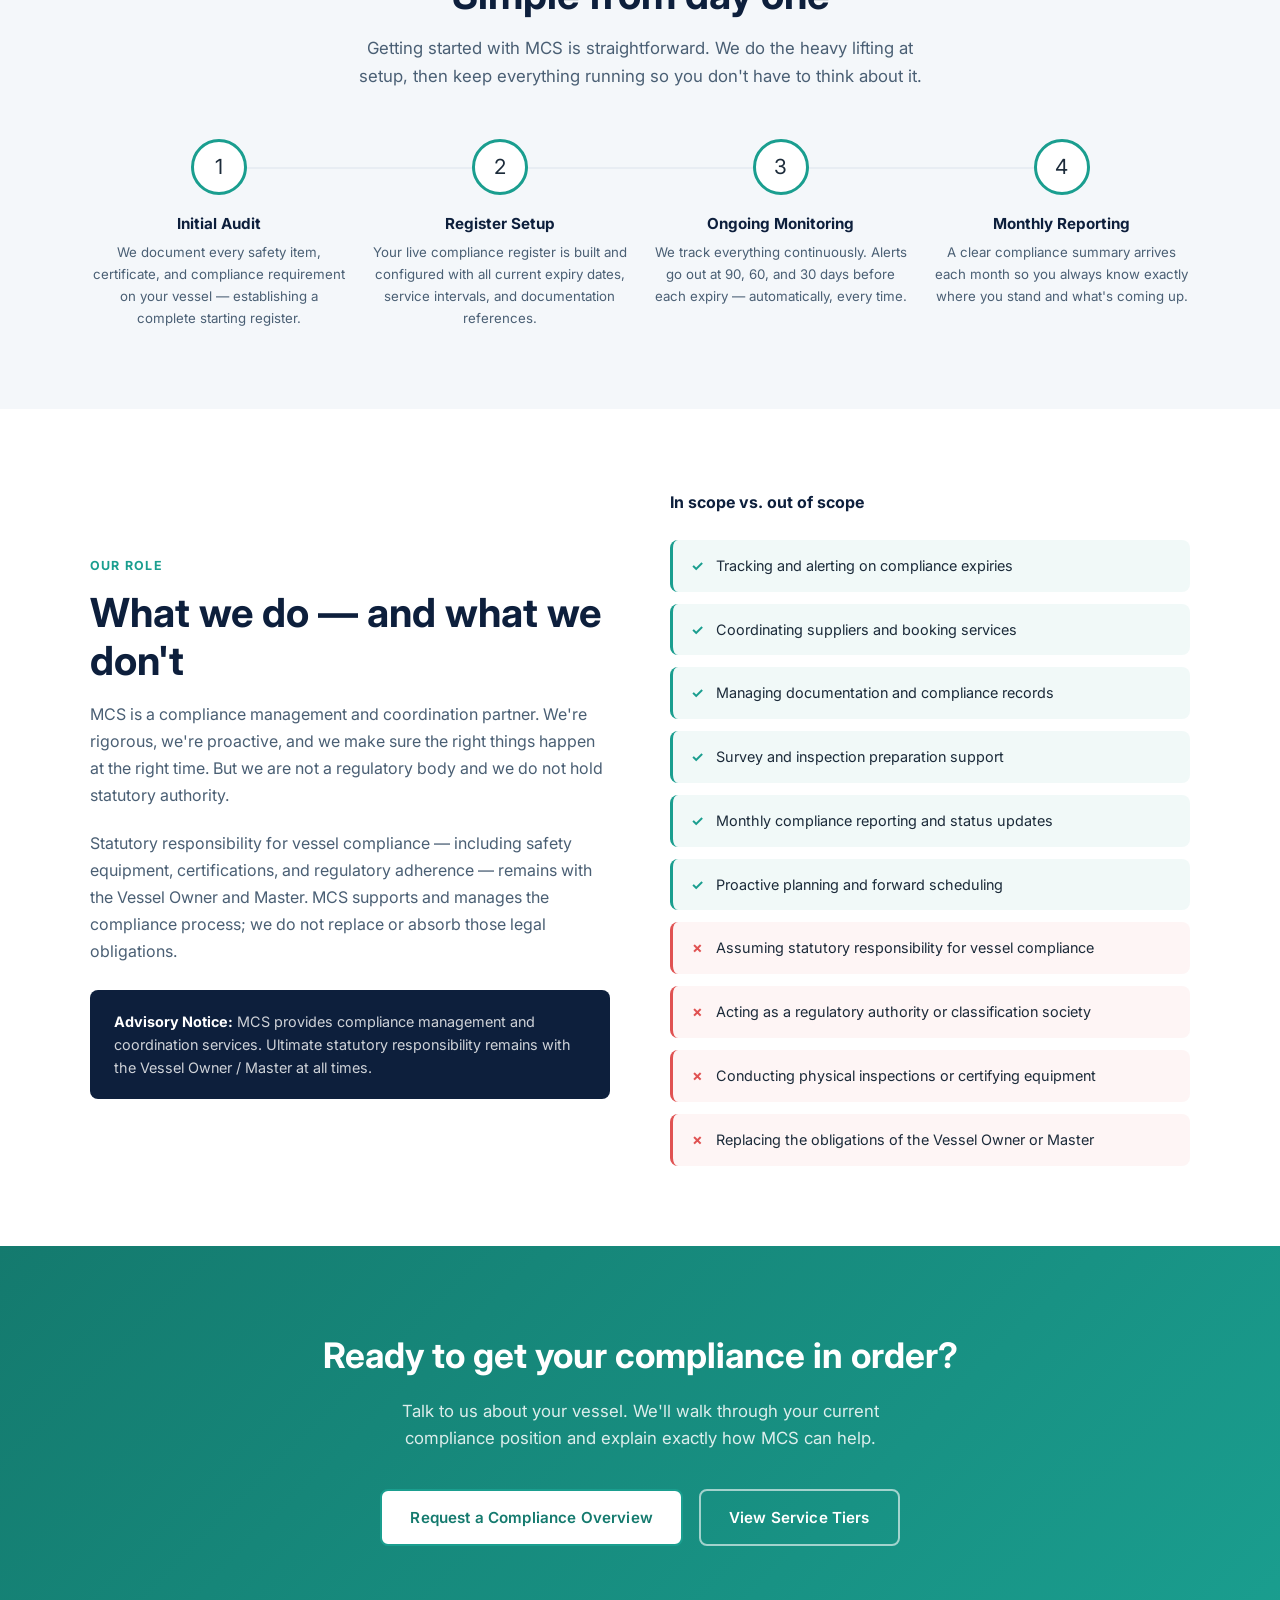
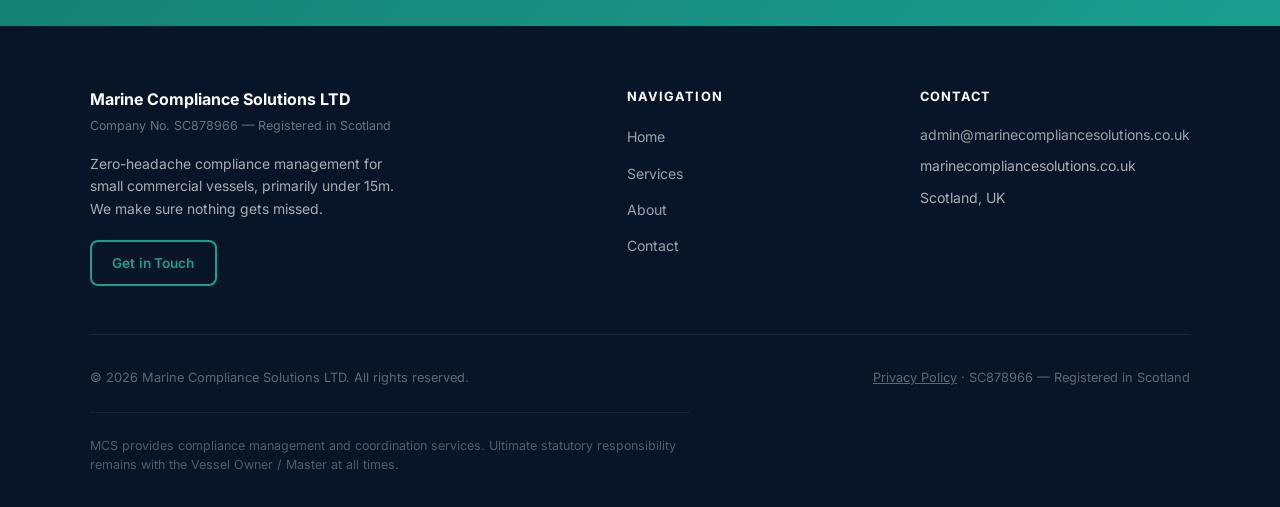
==== commit 3b6f7db9: "Fix website issues: remove portal refs, pull pricing section, correct Command tier copy, add privacy" ====
--- a/about.html
+++ b/about.html
@@ -7,7 +7,7 @@
   <meta name="description" content="Marine Compliance Solutions was built to solve a straightforward problem: small vessel operators shouldn't have to be compliance experts as well as everything else they already are." />
   <link rel="preconnect" href="https://fonts.googleapis.com" />
   <link rel="preconnect" href="https://fonts.gstatic.com" crossorigin />
-  <link href="https://fonts.googleapis.com/css2?family=Inter:wght@400;500;600;700;800&display=swap" rel="stylesheet" />
+  <link href="https://fonts.googleapis.com/css2?family=DM+Sans:wght@400;500;600;700;800&family=Inter:wght@400;500;600;700;800&display=swap" rel="stylesheet" />
   <link rel="stylesheet" href="styles.css" />
 </head>
 <body>
@@ -62,7 +62,7 @@
           <span class="section-label">What We Do</span>
           <h2 class="section-heading">We carry the compliance burden so you don't have to</h2>
           <p style="color:var(--text-light);font-size:1rem;line-height:1.7;margin-bottom:20px;">
-            Running a commercial vessel under 24m means being responsible for a constant, rolling calendar of safety equipment services, certificate renewals, and regulatory requirements. It's not a one-off job — it's ongoing, and the consequences of getting it wrong range from a failed inspection to a grounded vessel.
+            Running a small commercial vessel means being responsible for a constant, rolling calendar of safety equipment services, certificate renewals, and regulatory requirements. It's not a one-off job — it's ongoing, and the consequences of getting it wrong range from a failed inspection to a grounded vessel.
           </p>
           <p style="color:var(--text-light);font-size:1rem;line-height:1.7;margin-bottom:20px;">
             Marine Compliance Solutions was built specifically to take that burden off small operators who can't justify a full-time compliance resource but still need the job done properly.
@@ -148,22 +148,22 @@
 
         <div class="process-steps">
           <div class="process-step">
-            <div class="process-step-icon">📋</div>
+            <div class="process-step-icon">1</div>
             <h3>Initial Audit</h3>
             <p>We document every safety item, certificate, and compliance requirement on your vessel — establishing a complete starting register.</p>
           </div>
           <div class="process-step">
-            <div class="process-step-icon">🗂️</div>
+            <div class="process-step-icon">2</div>
             <h3>Register Setup</h3>
             <p>Your live compliance register is built and configured with all current expiry dates, service intervals, and documentation references.</p>
           </div>
           <div class="process-step">
-            <div class="process-step-icon">🔔</div>
+            <div class="process-step-icon">3</div>
             <h3>Ongoing Monitoring</h3>
             <p>We track everything continuously. Alerts go out at 90, 60, and 30 days before each expiry — automatically, every time.</p>
           </div>
           <div class="process-step">
-            <div class="process-step-icon">📊</div>
+            <div class="process-step-icon">4</div>
             <h3>Monthly Reporting</h3>
             <p>A clear compliance summary arrives each month so you always know exactly where you stand and what's coming up.</p>
           </div>
@@ -257,7 +257,7 @@
         <div>
           <div class="footer-brand-name">Marine Compliance Solutions LTD</div>
           <div class="footer-brand-reg">Company No. SC878966 — Registered in Scotland</div>
-          <p class="footer-desc">Zero-headache compliance management for UK commercial vessels under 24m. We make sure nothing gets missed.</p>
+          <p class="footer-desc">Zero-headache compliance management for small commercial vessels, primarily under 15m. We make sure nothing gets missed.</p>
           <a href="contact.html" class="btn btn-outline-dark" style="font-size:0.85rem;padding:10px 20px;">Get in Touch</a>
         </div>
         <div class="footer-col">
@@ -272,23 +272,20 @@
         <div class="footer-col">
           <h4>Contact</h4>
           <div class="footer-contact-item">
-            <span>📧</span>
             <a href="mailto:admin@marinecompliancesolutions.co.uk">admin@marinecompliancesolutions.co.uk</a>
           </div>
           <div class="footer-contact-item">
-            <span>🌐</span>
             <span>marinecompliancesolutions.co.uk</span>
           </div>
           <div class="footer-contact-item">
-            <span>📍</span>
             <span>Scotland, UK</span>
           </div>
         </div>
       </div>
 
       <div class="footer-bottom">
-        <span>© 2025 Marine Compliance Solutions LTD. All rights reserved.</span>
-        <span>SC878966 — Registered in Scotland</span>
+        <span>© 2026 Marine Compliance Solutions LTD. All rights reserved.</span>
+        <span><a href="/privacy-policy" style="color:inherit;text-decoration:underline;">Privacy Policy</a> · SC878966 — Registered in Scotland</span>
       </div>
 
       <div class="footer-disclaimer">
--- a/styles.css
+++ b/styles.css
@@ -5,6 +5,11 @@
 /* --- Reset & Base --- */
 *, *::before, *::after {
   box-sizing: border-box;
+  margin: 0;
+  padding: 0;
+}
+
+html, body {
   margin: 0;
   padding: 0;
 }
@@ -1336,6 +1341,155 @@
 }
 
 /* ============================================================
+   PRICING
+   ============================================================ */
+
+.pricing {
+  padding: var(--section-pad);
+  background: var(--off-white);
+}
+
+.pricing-inner {
+  max-width: var(--max-width);
+  margin: 0 auto;
+}
+
+.pricing-inner > div:first-child {
+  margin-bottom: 56px;
+  text-align: center;
+}
+
+.pricing-grid {
+  display: grid;
+  grid-template-columns: repeat(3, 1fr);
+  gap: 32px;
+  margin-bottom: 48px;
+}
+
+.pricing-card {
+  background: var(--white);
+  border: 1.5px solid var(--light-grey);
+  border-radius: var(--radius-lg);
+  padding: 40px 32px;
+  display: flex;
+  flex-direction: column;
+  transition: box-shadow 0.3s, transform 0.3s, border-color 0.3s;
+  position: relative;
+}
+
+.pricing-card:hover {
+  box-shadow: var(--shadow-lg);
+  transform: translateY(-4px);
+  border-color: var(--teal-light);
+}
+
+.pricing-featured {
+  border-color: var(--teal);
+  box-shadow: var(--shadow-md);
+  transform: scale(1.05);
+}
+
+.pricing-badge {
+  position: absolute;
+  top: -12px;
+  left: 20px;
+  background: var(--teal);
+  color: var(--white);
+  padding: 6px 14px;
+  border-radius: 20px;
+  font-size: 0.75rem;
+  font-weight: 600;
+  text-transform: uppercase;
+  letter-spacing: 0.5px;
+}
+
+.pricing-header h3 {
+  font-size: 1.4rem;
+  color: var(--navy);
+  margin-bottom: 8px;
+}
+
+.pricing-desc {
+  font-size: 0.9rem;
+  color: var(--text-light);
+  margin-bottom: 24px;
+}
+
+.pricing-amount {
+  margin: 28px 0;
+  padding: 20px 0;
+  border-top: 1px solid var(--light-grey);
+  border-bottom: 1px solid var(--light-grey);
+  text-align: center;
+}
+
+.price {
+  display: block;
+  font-size: 2.4rem;
+  font-weight: 700;
+  color: var(--teal);
+  line-height: 1;
+}
+
+.period {
+  display: block;
+  font-size: 0.9rem;
+  color: var(--text-light);
+  margin-top: 8px;
+}
+
+.pricing-features {
+  list-style: none;
+  margin: 28px 0;
+  flex-grow: 1;
+}
+
+.pricing-features li {
+  padding: 10px 0;
+  font-size: 0.92rem;
+  color: var(--text);
+  border-bottom: 1px solid var(--light-grey);
+}
+
+.pricing-features li:last-child {
+  border-bottom: none;
+}
+
+.pricing-features li::before {
+  content: '';
+  margin-right: 8px;
+}
+
+.pricing-card .btn {
+  margin-top: 28px;
+  text-align: center;
+}
+
+.pricing-note {
+  text-align: center;
+  padding: 24px;
+  background: var(--white);
+  border-radius: var(--radius);
+  border: 1px solid var(--light-grey);
+}
+
+.pricing-note p {
+  font-size: 0.92rem;
+  color: var(--text-light);
+}
+
+.pricing-note a {
+  color: var(--teal);
+  font-weight: 600;
+  text-decoration: none;
+  transition: color 0.2s;
+}
+
+.pricing-note a:hover {
+  color: var(--teal-dark);
+}
+
+/* ============================================================
    RESPONSIVE
    ============================================================ */
 
@@ -1357,6 +1511,8 @@
   .tiers-grid { grid-template-columns: 1fr; max-width: 480px; }
   .vessels-grid { grid-template-columns: 1fr 1fr; }
   .trust-grid { grid-template-columns: 1fr 1fr; }
+  .pricing-grid { grid-template-columns: 1fr; }
+  .pricing-featured { transform: scale(1); }
 
   .tier-full { grid-template-columns: 1fr; }
   .tier-full-list { grid-template-columns: 1fr; }
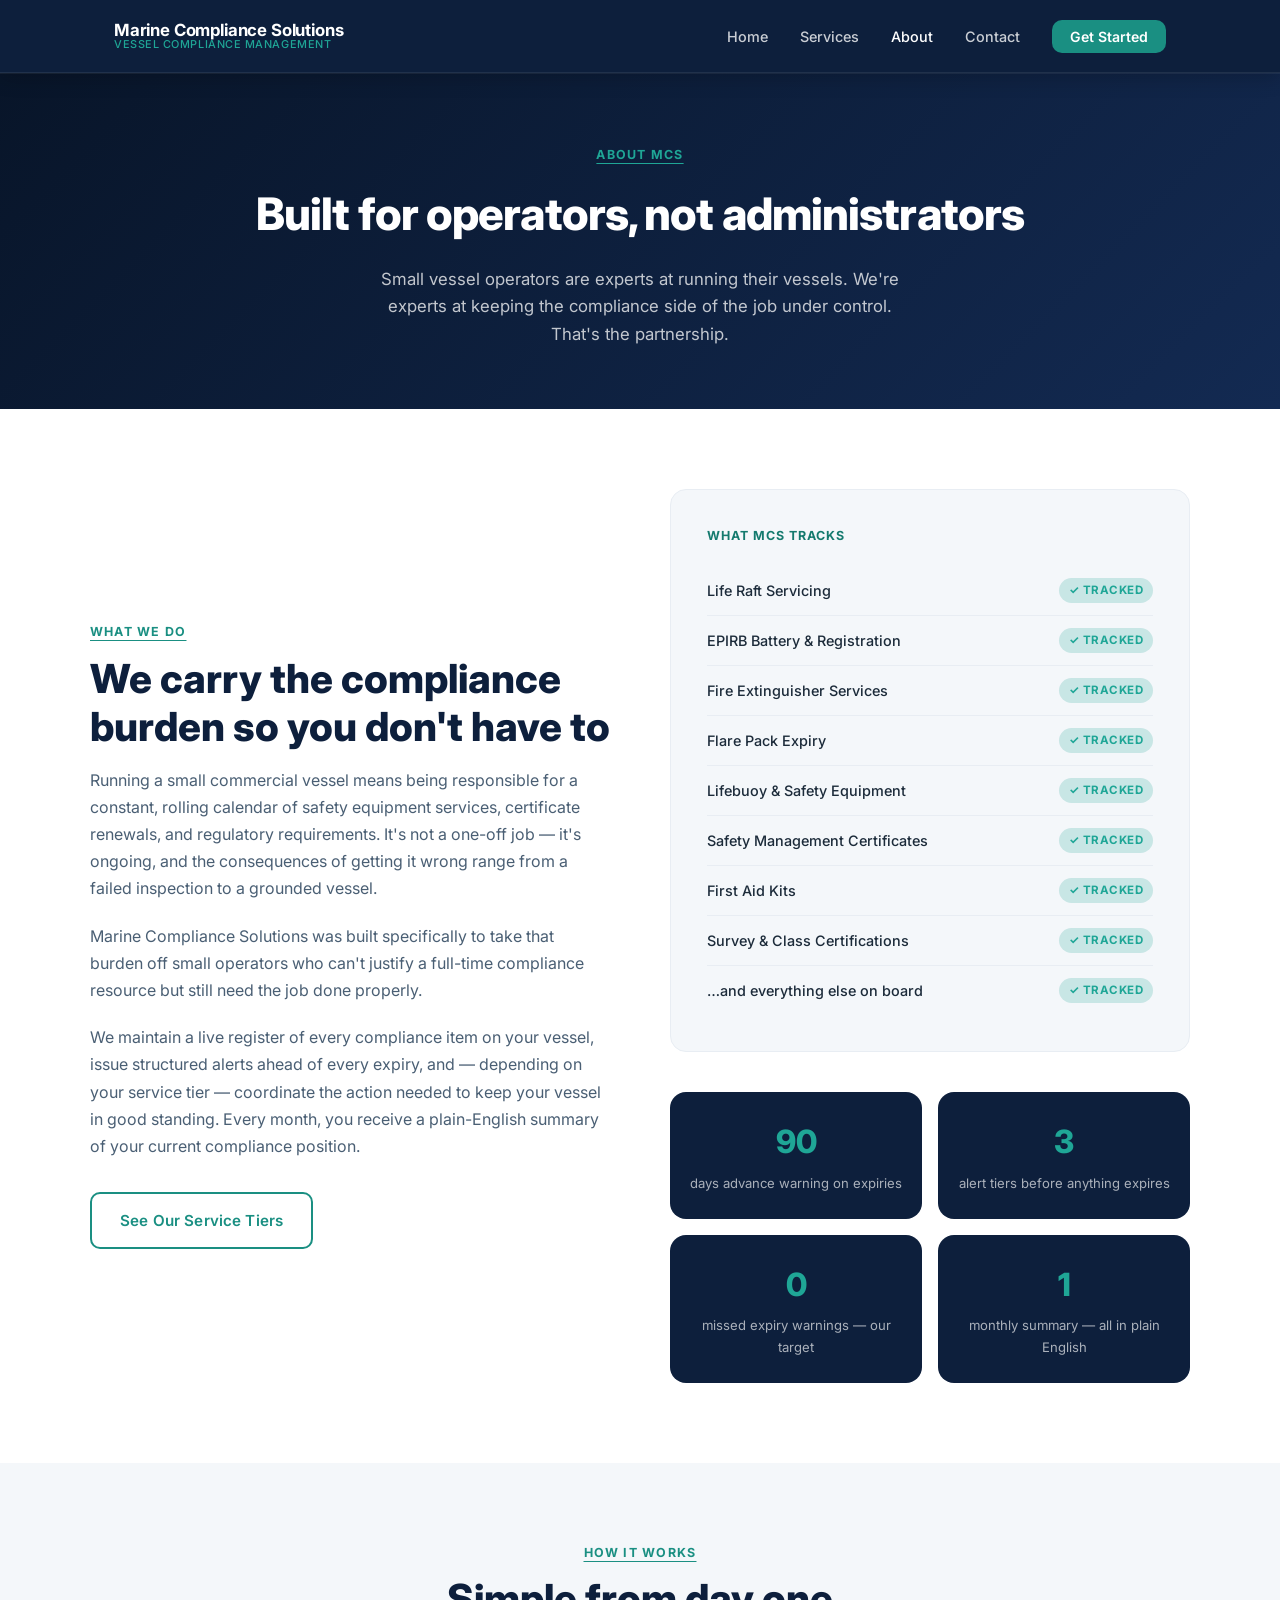
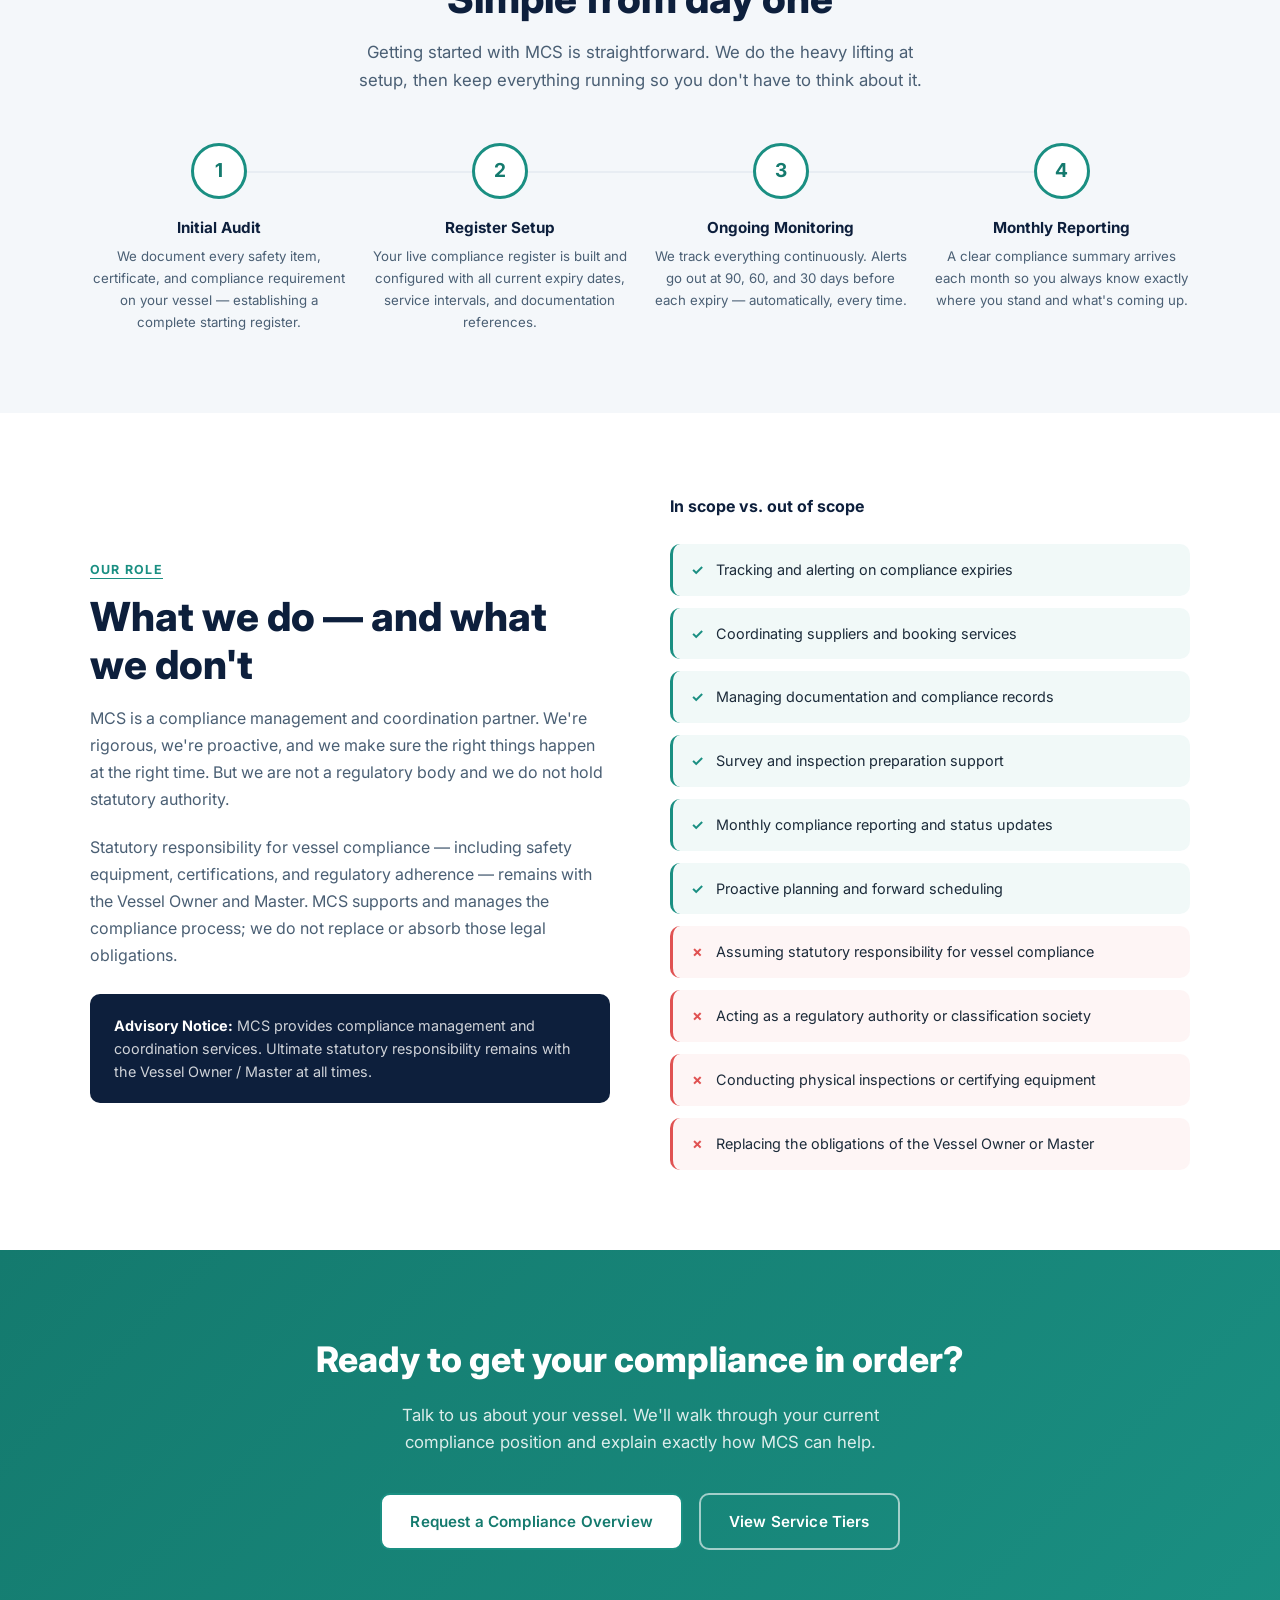
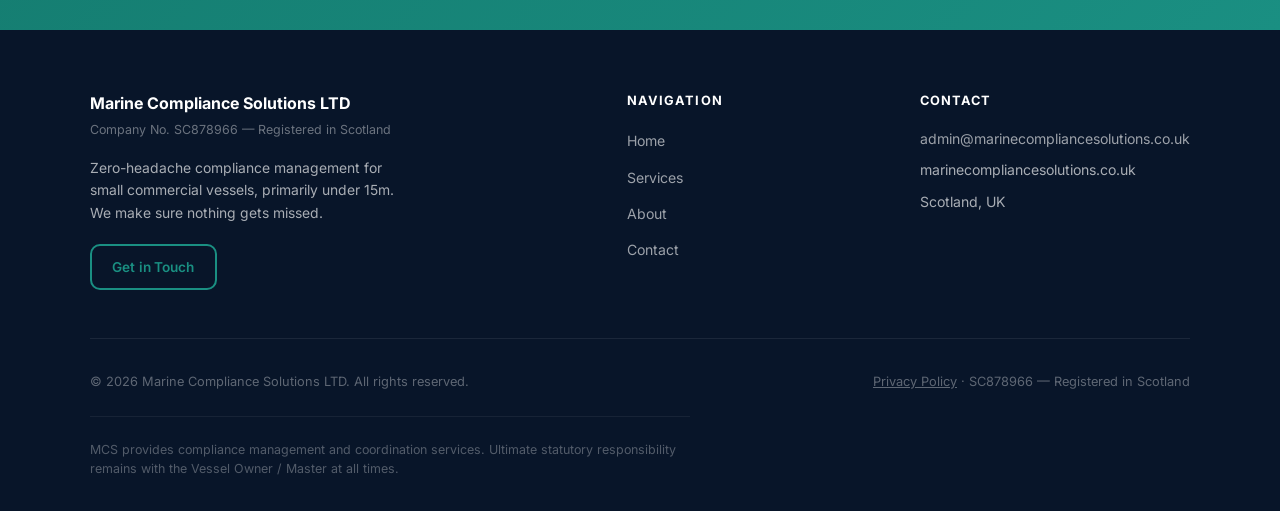
==== commit f8ba63ca: "Soften about page stat claim; remove duplicate disclaimers from contact page Co-Authored-By: Claude " ====
--- a/about.html
+++ b/about.html
@@ -126,7 +126,7 @@
             </div>
             <div class="stat-box">
               <div class="stat-box-num">0</div>
-              <div class="stat-box-label">surprise inspection failures</div>
+              <div class="stat-box-label">missed expiry warnings — our target</div>
             </div>
             <div class="stat-box">
               <div class="stat-box-num">1</div>
--- a/styles.css
+++ b/styles.css
@@ -18,8 +18,8 @@
   --navy:       #0d1f3c;
   --navy-dark:  #081529;
   --navy-mid:   #132a52;
-  --teal:       #1a9e8f;
-  --teal-light: #22b8a6;
+  --teal:       #1a8f82;
+  --teal-light: #1fa696;
   --teal-dark:  #147a6e;
   --white:      #ffffff;
   --off-white:  #f4f7fa;
@@ -29,10 +29,11 @@
   --text-light: #4a5f74;
 
   --font-sans: 'Inter', 'Segoe UI', system-ui, sans-serif;
+  --font-heading: 'DM Sans', 'Inter', system-ui, sans-serif;
   --font-size-base: 16px;
   --line-height: 1.65;
 
-  --radius: 8px;
+  --radius: 10px;
   --radius-lg: 16px;
   --shadow-sm: 0 2px 8px rgba(13,31,60,0.08);
   --shadow-md: 0 4px 20px rgba(13,31,60,0.12);
@@ -70,7 +71,7 @@
 .btn {
   display: inline-block;
   padding: 14px 28px;
-  border-radius: var(--radius);
+  border-radius: 10px;
   font-weight: 600;
   font-size: 0.95rem;
   letter-spacing: 0.01em;
@@ -91,7 +92,7 @@
   border-color: var(--teal-dark);
   color: var(--white);
   transform: translateY(-1px);
-  box-shadow: var(--shadow-md);
+  box-shadow: 0 4px 16px rgba(26,143,130,0.35);
 }
 
 .btn-outline {
@@ -135,11 +136,14 @@
   color: var(--teal);
   margin-bottom: 12px;
   display: block;
+  text-decoration: underline;
+  text-underline-offset: 4px;
 }
 
 .section-heading {
+  font-family: var(--font-heading);
   font-size: clamp(1.75rem, 4vw, 2.5rem);
-  font-weight: 700;
+  font-weight: 800;
   color: var(--navy);
   line-height: 1.2;
   margin-bottom: 16px;
@@ -162,14 +166,14 @@
   z-index: 100;
   background: var(--navy);
   border-bottom: 1px solid rgba(255,255,255,0.08);
-  box-shadow: var(--shadow-sm);
+  box-shadow: 0 1px 0 rgba(255,255,255,0.06), 0 4px 20px rgba(0,0,0,0.2);
 }
 
 .nav-inner {
   display: flex;
   align-items: center;
   justify-content: space-between;
-  height: 68px;
+  height: 72px;
   padding: 0 24px;
   max-width: var(--max-width);
   margin: 0 auto;
@@ -283,7 +287,7 @@
 
 /* --- Hero --- */
 .hero {
-  background: linear-gradient(135deg, var(--navy-dark) 0%, var(--navy-mid) 60%, #1a3a6e 100%);
+  background: linear-gradient(160deg, #060f1e 0%, var(--navy-dark) 50%, var(--navy) 100%);
   color: var(--white);
   padding: 100px 24px 80px;
   position: relative;
@@ -307,9 +311,16 @@
   align-items: center;
 }
 
+.hero-accent-line {
+  width: 40px;
+  height: 2px;
+  background: var(--teal-light);
+  margin-bottom: 12px;
+}
+
 .hero-label {
   display: inline-block;
-  background: rgba(26,158,143,0.2);
+  background: rgba(26,143,130,0.2);
   color: var(--teal-light);
   padding: 6px 14px;
   border-radius: 100px;
@@ -318,10 +329,12 @@
   letter-spacing: 0.08em;
   text-transform: uppercase;
   margin-bottom: 20px;
-  border: 1px solid rgba(26,158,143,0.3);
+  border: 1px solid rgba(26,143,130,0.3);
+  text-decoration: none;
 }
 
 .hero h1 {
+  font-family: var(--font-heading);
   font-size: clamp(2rem, 5vw, 3.2rem);
   font-weight: 800;
   line-height: 1.1;
@@ -351,6 +364,7 @@
 .hero-card {
   background: rgba(255,255,255,0.06);
   border: 1px solid rgba(255,255,255,0.12);
+  border-left: 3px solid var(--teal);
   border-radius: var(--radius-lg);
   padding: 32px;
   backdrop-filter: blur(4px);
@@ -380,13 +394,17 @@
 .hero-stat-icon {
   width: 36px;
   height: 36px;
-  background: rgba(26,158,143,0.2);
-  border-radius: 8px;
+  background: rgba(26,143,130,0.15);
+  border: 1px solid rgba(26,143,130,0.35);
+  border-radius: 6px;
   display: flex;
   align-items: center;
   justify-content: center;
-  font-size: 1rem;
+  font-size: 0.9rem;
+  font-weight: 700;
+  color: var(--teal-light);
   flex-shrink: 0;
+  line-height: 1;
 }
 
 .hero-stat-text {
@@ -419,20 +437,12 @@
 }
 
 .pain-item {
-  display: flex;
-  gap: 14px;
-  align-items: flex-start;
+  display: block;
   background: var(--white);
   border-radius: var(--radius);
   padding: 16px 20px;
   border-left: 3px solid #e05252;
   box-shadow: var(--shadow-sm);
-}
-
-.pain-icon {
-  font-size: 1.2rem;
-  flex-shrink: 0;
-  margin-top: 2px;
 }
 
 .pain-item strong {
@@ -559,16 +569,12 @@
   border-radius: var(--radius-lg);
   padding: 28px 24px;
   border: 1px solid var(--light-grey);
+  border-top: 3px solid var(--teal);
   transition: box-shadow 0.2s, transform 0.2s;
 }
 .feature-card:hover {
   box-shadow: var(--shadow-md);
   transform: translateY(-2px);
-}
-
-.feature-icon {
-  font-size: 1.8rem;
-  margin-bottom: 16px;
 }
 
 .feature-card h3 {
@@ -638,8 +644,9 @@
 }
 
 .tier-name {
+  font-family: var(--font-heading);
   font-size: 1.3rem;
-  font-weight: 700;
+  font-weight: 800;
   color: var(--white);
   margin-bottom: 8px;
 }
@@ -695,8 +702,7 @@
 .vessel-card {
   background: var(--white);
   border-radius: var(--radius-lg);
-  padding: 24px 20px;
-  text-align: center;
+  padding: 28px;
   border: 1px solid var(--light-grey);
   transition: box-shadow 0.2s, transform 0.2s;
 }
@@ -705,7 +711,19 @@
   transform: translateY(-2px);
 }
 
-.vessel-icon { font-size: 2rem; margin-bottom: 12px; }
+.vessel-category-label {
+  font-size: 0.68rem;
+  font-weight: 700;
+  letter-spacing: 0.1em;
+  text-transform: uppercase;
+  color: var(--teal-dark);
+  border-bottom: 1px solid var(--light-grey);
+  padding-bottom: 12px;
+  margin-bottom: 14px;
+  display: block;
+  text-decoration: none;
+}
+
 .vessel-card h3 { font-size: 0.95rem; font-weight: 700; color: var(--navy); margin-bottom: 6px; }
 .vessel-card p { font-size: 0.83rem; color: var(--text-light); }
 
@@ -732,18 +750,7 @@
   padding: 32px 28px;
   background: var(--off-white);
   border: 1px solid var(--light-grey);
-}
-
-.trust-icon {
-  width: 48px;
-  height: 48px;
-  background: rgba(26,158,143,0.1);
-  border-radius: 12px;
-  display: flex;
-  align-items: center;
-  justify-content: center;
-  font-size: 1.4rem;
-  margin-bottom: 16px;
+  border-top: 3px solid var(--teal);
 }
 
 .trust-card h3 {
@@ -761,14 +768,15 @@
 /* --- CTA Band --- */
 .cta-band {
   padding: 80px 24px;
-  background: linear-gradient(135deg, var(--teal-dark) 0%, var(--teal) 100%);
+  background: linear-gradient(135deg, #147a6e 0%, #1a8f82 100%);
   color: var(--white);
   text-align: center;
 }
 
 .cta-band h2 {
+  font-family: var(--font-heading);
   font-size: clamp(1.6rem, 3.5vw, 2.2rem);
-  font-weight: 700;
+  font-weight: 800;
   margin-bottom: 14px;
 }
 
@@ -882,6 +890,7 @@
 }
 
 .page-hero h1 {
+  font-family: var(--font-heading);
   font-size: clamp(1.8rem, 4vw, 2.8rem);
   font-weight: 800;
   margin-bottom: 14px;
@@ -926,7 +935,7 @@
 }
 
 .tier-full-label { display: flex; align-items: center; gap: 10px; margin-bottom: 8px; }
-.tier-full-name { font-size: 1.6rem; font-weight: 800; color: var(--navy); margin-bottom: 8px; }
+.tier-full-name { font-family: var(--font-heading); font-size: 1.6rem; font-weight: 800; color: var(--navy); margin-bottom: 8px; }
 .tier-full-desc { font-size: 0.92rem; color: var(--text-light); line-height: 1.6; margin-bottom: 20px; }
 .tier-full-price {
   background: var(--white);
@@ -1123,7 +1132,10 @@
   display: flex;
   align-items: center;
   justify-content: center;
-  font-size: 1.3rem;
+  font-family: var(--font-heading);
+  font-size: 1.2rem;
+  font-weight: 700;
+  color: var(--teal-dark);
   margin: 0 auto 16px;
 }
 
@@ -1233,13 +1245,13 @@
 .contact-detail-icon {
   width: 40px;
   height: 40px;
-  background: rgba(26,158,143,0.2);
+  background: rgba(26,143,130,0.2);
   border-radius: 10px;
   display: flex;
   align-items: center;
   justify-content: center;
-  font-size: 1rem;
   flex-shrink: 0;
+  color: var(--teal-light);
 }
 
 .contact-detail-text strong {
